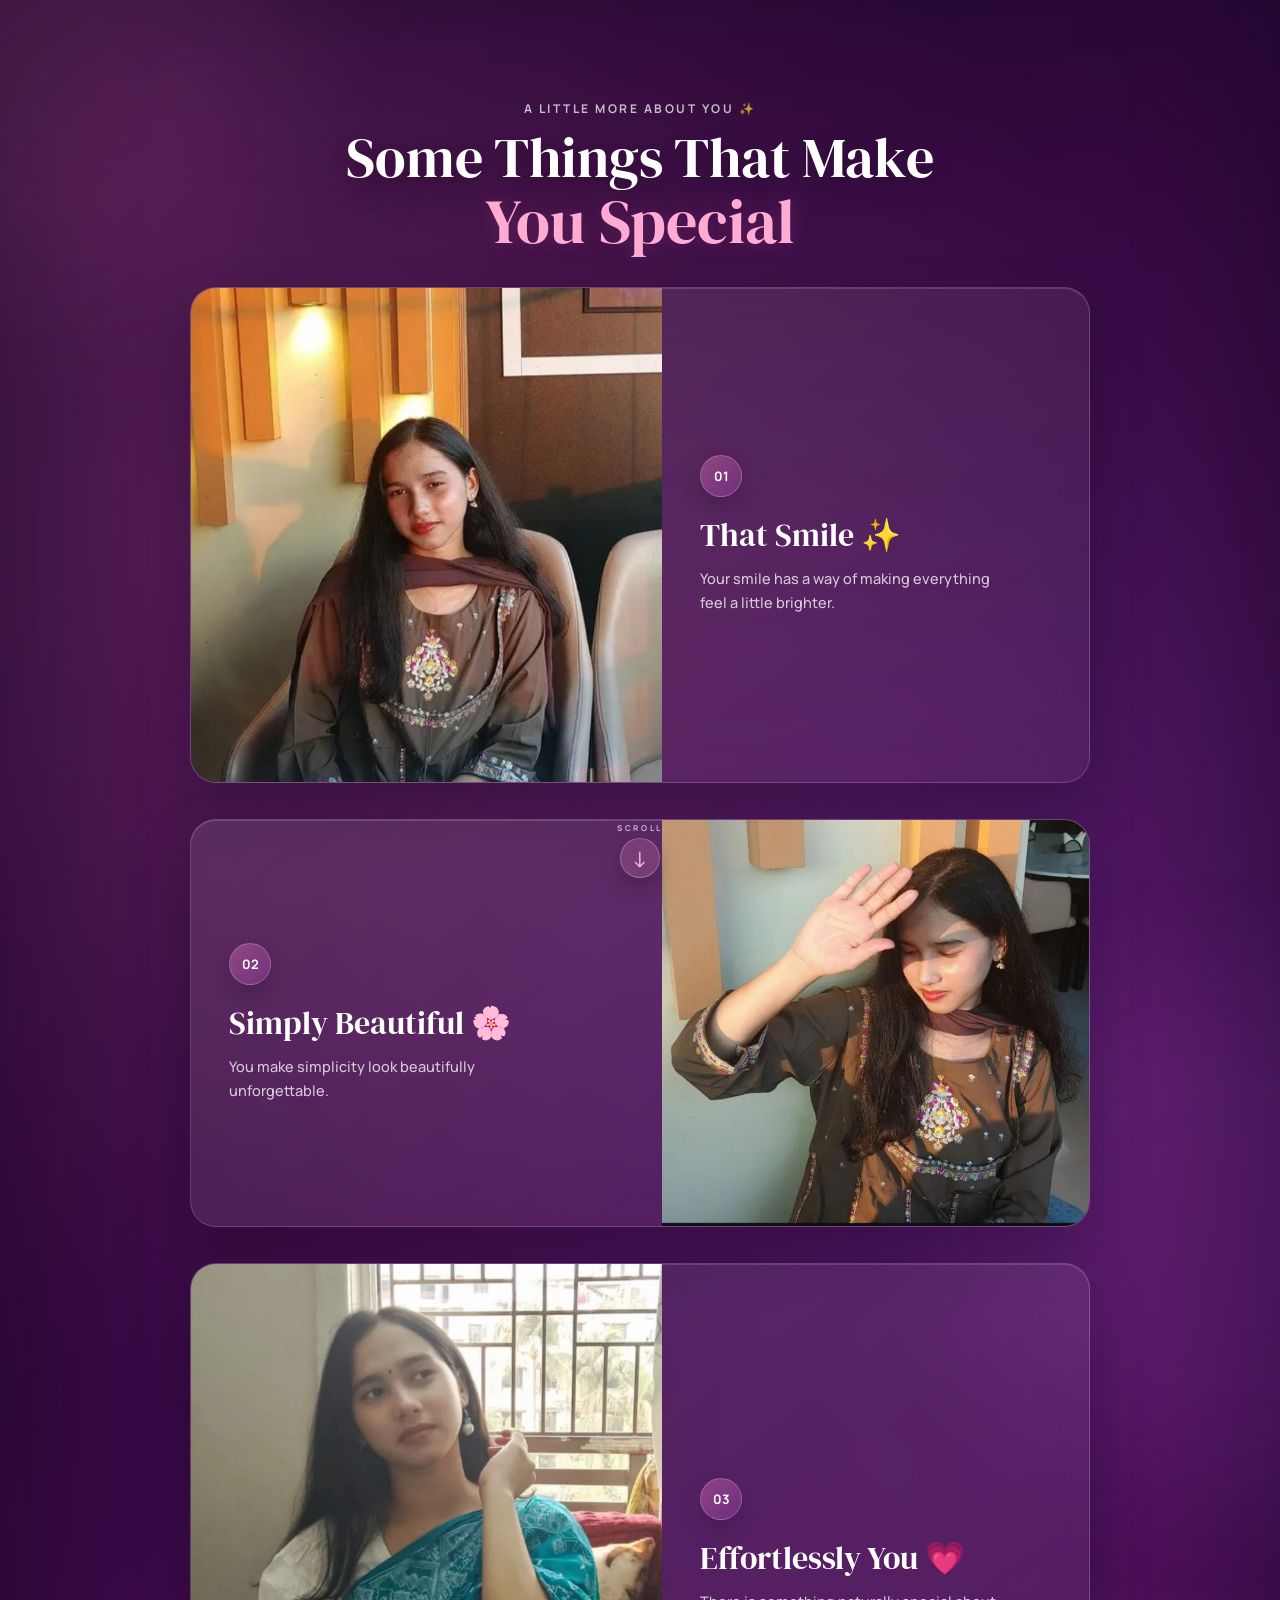
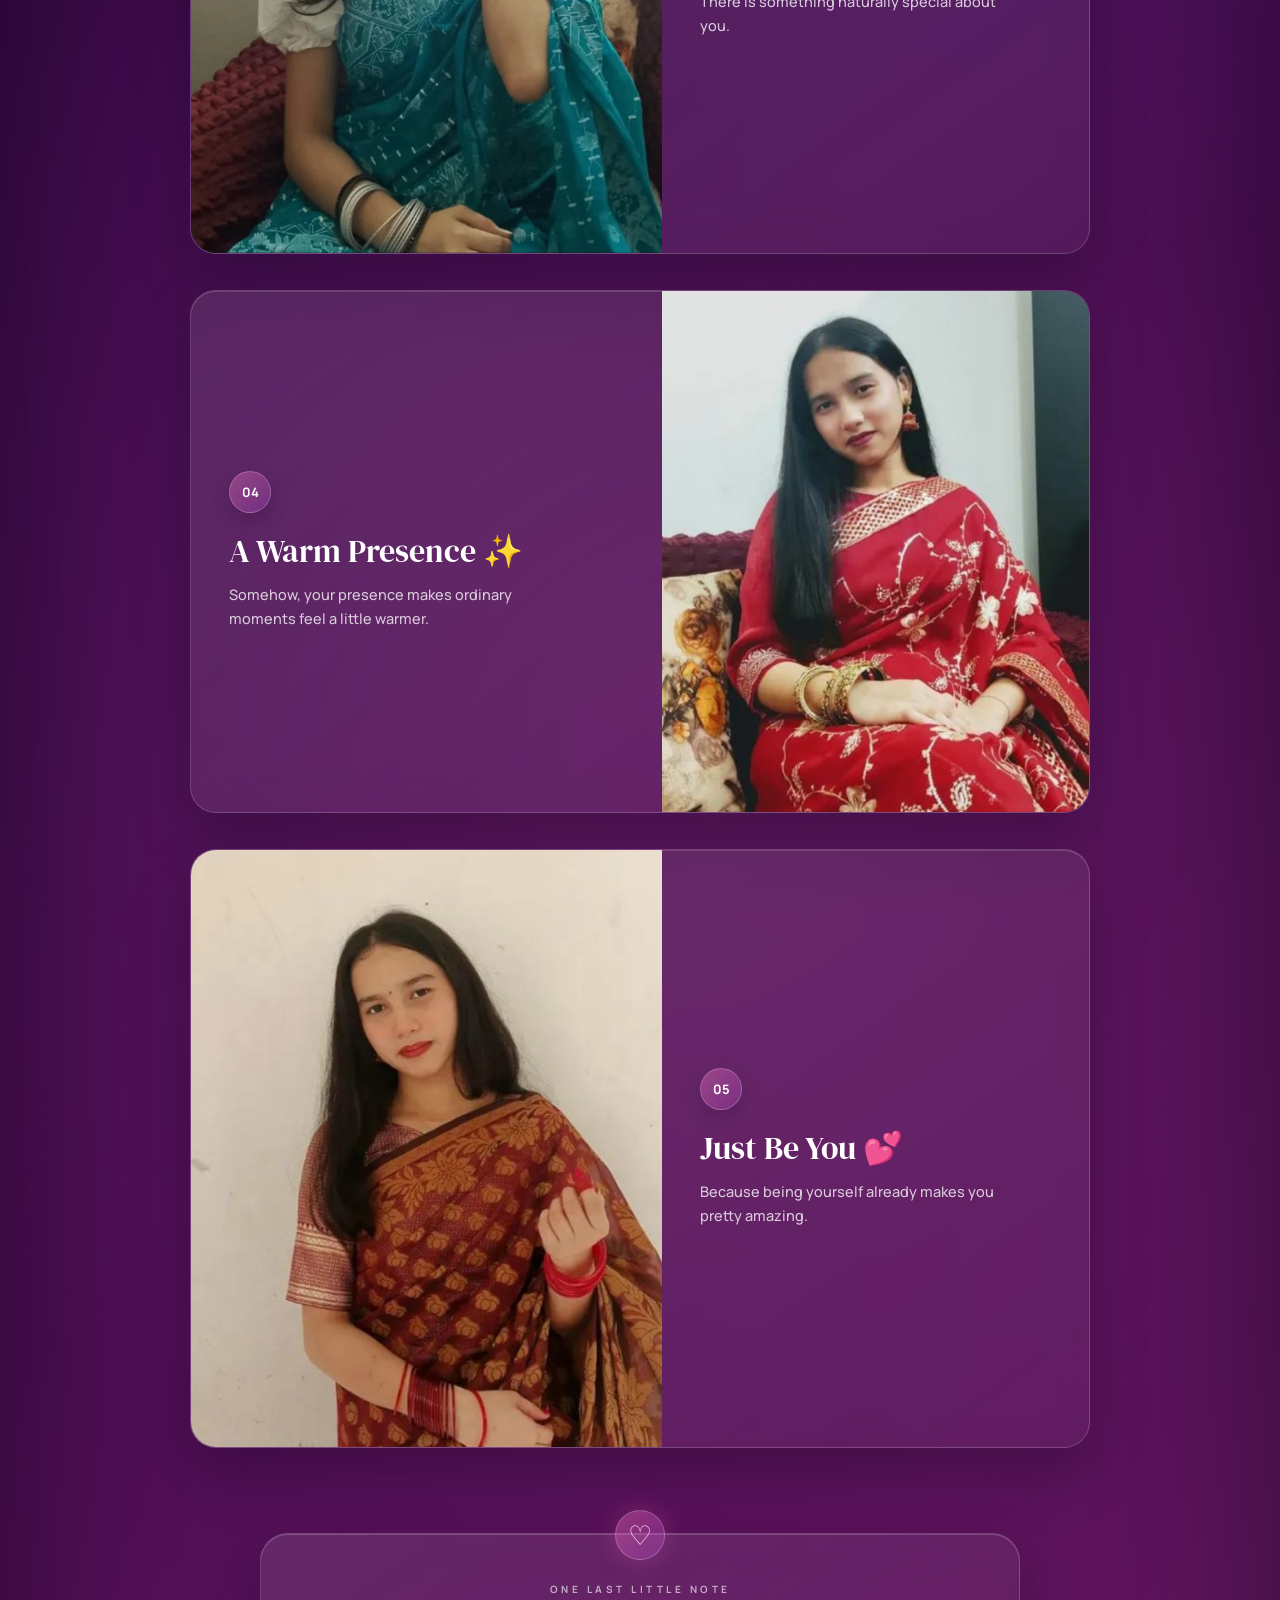
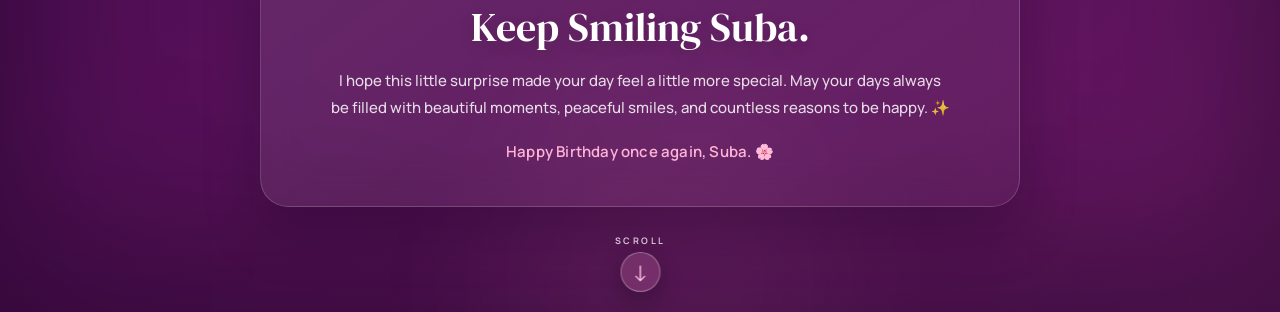
==== memories.html @ 6bae54a1 "Initial website upload" ====
<!DOCTYPE html>
<html lang="en">

<head>
    <meta charset="UTF-8">

    <meta
        name="viewport"
        content="width=device-width, initial-scale=1.0"
    >

    <title>Something Special For Suba</title>


    <!-- Google Fonts -->

    <link
        rel="preconnect"
        href="https://fonts.googleapis.com"
    >

    <link
        rel="preconnect"
        href="https://fonts.gstatic.com"
        crossorigin
    >

    <link
        href="https://fonts.googleapis.com/css2?family=DM+Serif+Display&family=Manrope:wght@400;500;600;700&display=swap"
        rel="stylesheet"
    >


    <!-- Main CSS -->

    <link
        rel="stylesheet"
        href="style.css"
    >
</head>


<body class="memories-body">

    <main class="memories-page">


        <!-- Background Glows -->

        <div class="memory-glow memory-glow-one"></div>
        <div class="memory-glow memory-glow-two"></div>
        <div class="memory-glow memory-glow-three"></div>


        <!-- Main Container -->

        <section class="memories-container">


            <!-- Header -->

            <header class="memories-header">

                <p class="memories-small-title">
                    A Little More About You ✨
                </p>

                <h1>
                    Some Things That Make
                    <span>You Special</span>
                </h1>

            </header>


            <!-- Photo Gallery -->

            <div class="photo-gallery">


                <!-- Card 01 -->

                <article class="memory-card">

                    <div class="memory-photo">

                        <img
                            src="assets/images/suba-1.jpeg"
                            alt="Suba"
                        >

                    </div>


                    <div class="memory-caption">

                        <span class="memory-number">
                            01
                        </span>

                        <h2>
                            That Smile ✨
                        </h2>

                        <p>
                            Your smile has a way of making everything
                            feel a little brighter.
                        </p>

                    </div>

                </article>


                <!-- Card 02 -->

                <article class="memory-card memory-card-reverse">

                    <div class="memory-photo">

                        <img
                            src="assets/images/suba-2.jpeg"
                            alt="Suba"
                        >

                    </div>


                    <div class="memory-caption">

                        <span class="memory-number">
                            02
                        </span>

                        <h2>
                            Simply Beautiful 🌸
                        </h2>

                        <p>
                            You make simplicity look beautifully
                            unforgettable.
                        </p>

                    </div>

                </article>


                <!-- Card 03 -->

                <article class="memory-card">

                    <div class="memory-photo">

                        <img
                            src="assets/images/suba-3.jpeg"
                            alt="Suba"
                        >

                    </div>


                    <div class="memory-caption">

                        <span class="memory-number">
                            03
                        </span>

                        <h2>
                            Effortlessly You 💗
                        </h2>

                        <p>
                            There is something naturally special
                            about you.
                        </p>

                    </div>

                </article>


                <!-- Card 04 -->

                <article class="memory-card memory-card-reverse">

                    <div class="memory-photo">

                        <img
                            src="assets/images/suba-4.jpeg"
                            alt="Suba"
                        >

                    </div>


                    <div class="memory-caption">

                        <span class="memory-number">
                            04
                        </span>

                        <h2>
                            A Warm Presence ✨
                        </h2>

                        <p>
                            Somehow, your presence makes ordinary
                            moments feel a little warmer.
                        </p>

                    </div>

                </article>


                <!-- Card 05 -->

                <article class="memory-card">

                    <div class="memory-photo">

                        <img
                            src="assets/images/suba-5.jpeg"
                            alt="Suba"
                        >

                    </div>


                    <div class="memory-caption">

                        <span class="memory-number">
                            05
                        </span>

                        <h2>
                            Just Be You 💕
                        </h2>

                        <p>
                            Because being yourself already makes
                            you pretty amazing.
                        </p>

                    </div>

                </article>

            </div>


            <!-- Ending Card -->

            <section class="ending-card">

                <div class="ending-heart">
                    ♡
                </div>

                <p class="ending-small">
                    ONE LAST LITTLE NOTE
                </p>

                <h2>
                    Keep Smiling Suba.
                </h2>

                <p class="ending-text">
                    I hope this little surprise made your day feel
                    a little more special. May your days always be
                    filled with beautiful moments, peaceful smiles,
                    and countless reasons to be happy. ✨
                </p>

                <p class="ending-final">
                    Happy Birthday once again, Suba. 🌸
                </p>

            </section>


        </section>


        <!-- Scroll Down Indicator -->

        <div
            class="scroll-indicator"
            id="scrollIndicator"
            aria-hidden="true"
        >

            <span class="scroll-text">
                SCROLL
            </span>

            <span class="scroll-arrow">
                ↓
            </span>

        </div>


    </main>

        <!-- Page 3 Scroll Hint -->

<div
    id="pageScrollCue"
    aria-hidden="true"
>
    <span class="page-scroll-text">
        SCROLL
    </span>

    <span class="page-scroll-arrow">
        ↓
    </span>
</div> 

    <!-- Main JavaScript -->

    <script src="script.js"></script>

</body>

</html>
---- style.css ----
* {
    margin: 0;
    padding: 0;
    box-sizing: border-box;
}

body {
    font-family: "Poppins", sans-serif;
    color: white;
    overflow: hidden;
}

.welcome-page {
    min-height: 100vh;
    position: relative;
    display: flex;
    justify-content: center;
    align-items: center;
    text-align: center;
    overflow: hidden;

    background:
        radial-gradient(circle at 20% 18%, rgba(255, 205, 235, 0.32), transparent 28%),
        radial-gradient(circle at 82% 22%, rgba(219, 174, 255, 0.28), transparent 30%),
        radial-gradient(circle at 68% 78%, rgba(255, 178, 218, 0.24), transparent 34%),
        radial-gradient(circle at 30% 75%, rgba(192, 145, 230, 0.22), transparent 32%),
        linear-gradient(145deg, #9d72b2, #bd82b9, #d097bd);

    box-shadow:
        inset 0 0 120px rgba(79, 31, 92, 0.16),
        inset 0 -70px 100px rgba(116, 48, 108, 0.12);
} 

.welcome-page {
    min-height: 100vh;
    position: relative;

    display: flex;
    justify-content: center;
    align-items: center;

    text-align: center;
    overflow: hidden;

    background:
        radial-gradient(circle at 50% 42%, rgba(255, 213, 236, 0.14), transparent 25%),
        radial-gradient(circle at 18% 18%, rgba(185, 145, 220, 0.20), transparent 30%),
        radial-gradient(circle at 82% 22%, rgba(226, 160, 210, 0.16), transparent 28%),
        radial-gradient(circle at 72% 82%, rgba(160, 120, 205, 0.16), transparent 32%),
        linear-gradient(145deg, #3d0f52, #5a1d6f, #6d267d);

    box-shadow:
        inset 0 0 140px rgba(20, 0, 35, 0.22),
        inset 0 -90px 130px rgba(28, 0, 40, 0.18);
} 

.welcome-page::before {
    content: "";
    position: absolute;
    inset: 0;

    background:
        linear-gradient(
            120deg,
            rgba(255, 255, 255, 0.10),
            transparent 24%,
            transparent 65%,
            rgba(255, 255, 255, 0.04)
        );

    pointer-events: none;
    z-index: 1;
} 


.welcome-content {
    width: 100%;
    max-width: 680px;
    padding: 30px;
    position: relative;
    z-index: 5;
}

.intro-text {
    font-family: "Manrope", sans-serif;

    font-size: 14px;
    font-weight: 600;
    letter-spacing: 2.4px;

    margin-bottom: 18px;

    color: #fff1f9;
    opacity: 0.86;
} 


.welcome-content h1 {
    font-family: "DM Serif Display", serif;
    font-size: 61px;
    line-height: 1.03;
    font-weight: 400;
    letter-spacing: -0.6px;
    margin-bottom: 52px;
    color: #ffffff;

    text-shadow:
        0 4px 14px rgba(0, 0, 0, 0.18),
        0 14px 35px rgba(0, 0, 0, 0.14);
} 

.heart-wrapper {
    width: 220px;
    height: 200px;
    margin: auto;
    position: relative;
    display: flex;
    justify-content: center;
    align-items: center;
    perspective: 900px;
}

.heart-button {
    border: none;
    background: transparent;
    cursor: pointer;
    position: relative;
    z-index: 3;

    transition:
        transform 0.3s ease,
        filter 0.3s ease;
}

.heart-button:hover {
    transform: translateY(-7px) scale(1.06);
    filter: brightness(1.08);
}

.heart {
    width: 105px;
    height: 105px;
    display: block;
    position: relative;

    transform: rotate(45deg);

    background:
        linear-gradient(
            135deg,
            #ff6b7d 0%,
            #f23d61 38%,
            #dc244b 68%,
            #ad1640 100%
        );

    border-radius: 22px 0 24px 0;

    box-shadow:
        inset 10px 10px 18px rgba(255, 255, 255, 0.28),
        inset -13px -13px 20px rgba(91, 0, 30, 0.28),
        0 18px 35px rgba(68, 0, 30, 0.28),
        0 0 32px rgba(255, 72, 110, 0.25);

    animation: heartFloat 3s ease-in-out infinite;
}

.heart::before,
.heart::after {
    content: "";
    width: 105px;
    height: 105px;
    position: absolute;
    border-radius: 50%;

    background:
        linear-gradient(
            135deg,
            #ff7888,
            #f23d61 45%,
            #c91f49 100%
        );
}

.heart::before {
    left: -52px;
    top: 0;
}

.heart::after {
    left: 0;
    top: -52px;
}

.heart-shadow {
    width: 130px;
    height: 26px;
    position: absolute;
    bottom: 7px;

    border-radius: 50%;
    background: rgba(38, 0, 38, 0.26);

    filter: blur(11px);

    animation: shadowMove 3s ease-in-out infinite;
}

.press-button {
    margin-top: 28px;
    padding: 14px 34px;

    border: 1px solid rgba(255, 255, 255, 0.32);
    border-radius: 18px;

    background:
        linear-gradient(
            135deg,
            rgba(255, 160, 212, 0.18),
            rgba(210, 125, 224, 0.18)
        );

    color: white;

    font-family: "Poppins", sans-serif;
    font-size: 16px;
    font-weight: 600;
    letter-spacing: 0.4px;

    cursor: pointer;

    backdrop-filter: blur(14px);

    box-shadow:
        inset 0 1px 0 rgba(255, 255, 255, 0.32),
        0 12px 30px rgba(38, 0, 46, 0.2);

    transition:
        transform 0.3s ease,
        background 0.3s ease,
        box-shadow 0.3s ease;
}

.press-button:hover {
    transform: translateY(-3px);

    background:
        linear-gradient(
            135deg,
            rgba(255, 175, 220, 0.25),
            rgba(213, 135, 230, 0.25)
        );

    box-shadow:
        inset 0 1px 0 rgba(255, 255, 255, 0.4),
        0 16px 34px rgba(38, 0, 46, 0.25),
        0 0 20px rgba(255, 137, 196, 0.15);
}

.press-button span {
    margin-left: 7px;
}

.hint-text {
    margin-top: 17px;
    font-family: "Manrope", sans-serif;
    font-size: 13px;
    font-weight: 400;
    letter-spacing: 0.4px;
    color: rgba(255, 255, 255, 0.75);
    animation: hintFade 3.5s ease-in-out infinite;
} 

.background-glow {
    position: absolute;
    border-radius: 50%;
    filter: blur(28px);
    pointer-events: none;
}

.glow-one {
    width: 520px;
    height: 520px;

    top: -190px;
    left: -130px;

    background: rgba(255, 174, 220, 0.18);

    filter: blur(55px);

    animation: glowMoveOne 11s ease-in-out infinite alternate;
}

.glow-two {
    width: 560px;
    height: 560px;

    right: -190px;
    bottom: -210px;

    background: rgba(191, 139, 230, 0.17);

    filter: blur(60px);

    animation: glowMoveTwo 13s ease-in-out infinite alternate;
}

.glow-three {
    width: 400px;
    height: 400px;

    left: 46%;
    top: 28%;

    background: rgba(255, 178, 218, 0.12);

    filter: blur(55px);

    animation: glowMoveThree 10s ease-in-out infinite alternate;
} 

.emoji-layer {
    position: absolute;
    inset: 0;
    overflow: hidden;
    pointer-events: none;
    z-index: 2;
}

.floating-emoji {
    position: absolute;

    font-size: 28px;

    opacity: 0.45;

    filter:
        drop-shadow(0 8px 8px rgba(37, 0, 45, 0.20))
        drop-shadow(0 0 8px rgba(255, 185, 225, 0.15));

    animation: emojiFloat 7s ease-in-out infinite alternate;
}

.emoji-one {
    top: 14%;
    left: 10%;
    animation-delay: 0s;
}

.emoji-two {
    top: 72%;
    left: 14%;
    animation-delay: 1s;
}

.emoji-three {
    top: 22%;
    right: 14%;
    animation-delay: 2s;
}

.emoji-four {
    bottom: 16%;
    right: 10%;
    animation-delay: 0.7s;
}

.emoji-five {
    top: 48%;
    left: 5%;
    animation-delay: 1.7s;
}

.emoji-six {
    top: 52%;
    right: 6%;
    animation-delay: 2.5s;
}

@keyframes heartFloat {
    0%, 100% {
        transform: rotate(45deg) translateY(0) scale(1);
    }

    50% {
        transform: rotate(45deg) translate(-6px, -6px) scale(1.04);
    }
}

@keyframes shadowMove {
    0%, 100% {
        transform: scale(1);
        opacity: 0.35;
    }

    50% {
        transform: scale(0.82);
        opacity: 0.22;
    }
}

@keyframes hintFade {
    0%, 100% {
        opacity: 0.38;
    }

    50% {
        opacity: 0.68;
    }
}

@keyframes emojiFloat {
    0% {
        transform: translate3d(0, 0, 0) rotate(-8deg) scale(0.9);
    }

    50% {
        transform: translate3d(12px, -20px, 25px) rotate(7deg) scale(1.08);
    }

    100% {
        transform: translate3d(-8px, 15px, 10px) rotate(-4deg) scale(0.96);
    }
}

@keyframes glowMoveOne {
    from {
        transform: translate(0, 0);
    }

    to {
        transform: translate(75px, 60px);
    }
}

@keyframes glowMoveTwo {
    from {
        transform: translate(0, 0);
    }

    to {
        transform: translate(-80px, -60px);
    }
}

@keyframes glowMoveThree {
    from {
        transform: translate(0, 0) scale(1);
    }

    to {
        transform: translate(-55px, 45px) scale(1.2);
    }
}

.welcome-page.leaving {
    animation: pageExit 0.65s ease forwards;
}

@keyframes pageExit {
    from {
        opacity: 1;
        transform: scale(1);
        filter: blur(0);
    }

    to {
        opacity: 0;
        transform: scale(1.025);
        filter: blur(6px);
    }
} 

@keyframes pageExit {
    from {
        opacity: 1;
        transform: scale(1);
        filter: blur(0);
    }

    to {
        opacity: 0;
        transform: scale(1.025);
        filter: blur(6px);
    }
}

@keyframes pageExit {
    to {
        opacity: 0;
        transform: scale(1.03);
        filter: blur(5px);
    }
}

@media (max-width: 600px) {
    .welcome-content h1 {
        font-size: 42px;
    }

    .intro-text {
        font-size: 13px;
    }

    .fall-item {
        font-size: 22px;
    }
} 


.falling-layer {
    position: absolute;
    inset: 0;
    overflow: hidden;
    pointer-events: none;
    z-index: 2;
}

.fall-item {
    position: absolute;
    top: -12%;

    font-size: 27px;
    opacity: 0;

    filter:
        drop-shadow(0 7px 6px rgba(69, 24, 71, 0.18))
        drop-shadow(0 0 7px rgba(255, 230, 245, 0.12));

    animation: fallDown linear infinite;

    will-change: transform;
} 

.item-one {
    left: 6%;
    animation-duration: 10s;
    animation-delay: 0s;
}

.item-two {
    left: 16%;
    animation-duration: 8.5s;
    animation-delay: 1s;
}

.item-three {
    left: 28%;
    animation-duration: 11s;
    animation-delay: 2s;
}

.item-four {
    left: 40%;
    animation-duration: 9s;
    animation-delay: 0.6s;
}

.item-five {
    left: 52%;
    animation-duration: 10.5s;
    animation-delay: 1.8s;
}

.item-six {
    left: 64%;
    animation-duration: 8.8s;
    animation-delay: 2.2s;
}

.item-seven {
    left: 74%;
    animation-duration: 11.2s;
    animation-delay: 1.2s;
}

.item-eight {
    left: 84%;
    animation-duration: 9.3s;
    animation-delay: 2.7s;
}

.item-nine {
    left: 92%;
    animation-duration: 10.8s;
    animation-delay: 0.9s;
}

.item-ten {
    left: 48%;
    animation-duration: 12s;
    animation-delay: 3s; 
} 
.item-eleven {
    left: 22%;
    animation-duration: 11.5s;
    animation-delay: 4s;
}

.item-twelve {
    left: 58%;
    animation-duration: 9.8s;
    animation-delay: 4.6s;
}

.item-thirteen {
    left: 70%;
    animation-duration: 12.3s;
    animation-delay: 5.2s;
}

.item-fourteen {
    left: 88%;
    animation-duration: 10.6s;
    animation-delay: 3.7s;
} 
@keyframes fallDown {
    0% {
        transform:
            translate3d(0, -12vh, 30px)
            rotate(-15deg)
            scale(0.75);

        opacity: 0;
    }

    8% {
        opacity: 0.62;
    }

    28% {
        transform:
            translate3d(24px, 25vh, 10px)
            rotate(80deg)
            scale(0.95);
    }

    52% {
        transform:
            translate3d(-18px, 52vh, 35px)
            rotate(165deg)
            scale(1.05);
    }

    75% {
        transform:
            translate3d(20px, 80vh, 15px)
            rotate(255deg)
            scale(0.9);
    }

    100% {
        transform:
            translate3d(-10px, 115vh, 0)
            rotate(340deg)
            scale(0.75);

        opacity: 0;
    }
} 
.heart-button.bursting {
    pointer-events: none;
}

.heart-button.bursting .heart {
    animation: heartBurst 0.7s ease-out forwards;
}

@keyframes heartBurst {
    0% {
        transform: rotate(45deg) scale(1);
        opacity: 1;
    }

    25% {
        transform: rotate(45deg) scale(0.86);
    }

    55% {
        transform: rotate(45deg) scale(1.35);
        filter: brightness(1.2);
    }

    100% {
        transform: rotate(45deg) scale(0);
        opacity: 0;
    }
} 
.burst-particle {
    position: absolute;

    left: 50%;
    top: 50%;

    font-size: 19px;

    pointer-events: none;

    z-index: 10;

    animation: particleBurst 0.8s ease-out forwards;
}

@keyframes particleBurst {
    0% {
        transform:
            translate(-50%, -50%)
            translate(0, 0)
            scale(0.4)
            rotate(0deg);

        opacity: 1;
    }

    100% {
        transform:
            translate(-50%, -50%)
            translate(var(--x), var(--y))
            scale(1.15)
            rotate(var(--rotate));

        opacity: 0;
    }
} 
@media (max-width: 600px) {
    .wish-title {
        font-size: 46px;
    }

    .wish-title span {
        font-size: 54px;
    }

    .wish-card {
        padding: 26px 22px;
    }

    .wish-card h2 {
        font-size: 25px;
    }

    .wish-card p {
        font-size: 14px;
    }
} 
/* =========================================
   SECOND PAGE - BIRTHDAY WISH
========================================= */

.wish-body {
    margin: 0;
    min-height: 100vh;
    min-height: 100dvh;

    overflow-x: hidden;
    overflow-y: auto;

    font-family: "Manrope", sans-serif;
}


/* =========================================
   PAGE BACKGROUND
========================================= */

.wish-page {
    min-height: 100vh;
    min-height: 100dvh;

    position: relative;

    display: flex;
    justify-content: center;
    align-items: center;

    padding: 24px 18px;

    text-align: center;

    overflow: hidden;

    background:
        radial-gradient(
            circle at 20% 18%,
            rgba(234, 122, 216, 0.18),
            transparent 31%
        ),
        radial-gradient(
            circle at 82% 73%,
            rgba(184, 105, 228, 0.20),
            transparent 34%
        ),
        radial-gradient(
            circle at 50% 40%,
            rgba(255, 155, 211, 0.10),
            transparent 36%
        ),
        linear-gradient(
            145deg,
            #2d0a42,
            #481359,
            #641c6c
        );

    box-shadow:
        inset 0 0 140px rgba(9, 0, 18, 0.25),
        inset 0 -80px 120px rgba(18, 0, 28, 0.16);
}


.wish-page::before {
    content: "";

    position: absolute;
    inset: 0;

    background:
        linear-gradient(
            120deg,
            rgba(255, 255, 255, 0.045),
            transparent 28%,
            transparent 67%,
            rgba(255, 255, 255, 0.025)
        );

    pointer-events: none;
}


/* =========================================
   BACKGROUND GLOW
========================================= */

.wish-bg-glow {
    position: absolute;

    border-radius: 50%;

    filter: blur(65px);

    pointer-events: none;

    animation: wishGlowMove 12s ease-in-out infinite alternate;
}


.wish-glow-left {
    width: 420px;
    height: 420px;

    top: -150px;
    left: -140px;

    background: rgba(255, 115, 197, 0.13);
}


.wish-glow-right {
    width: 470px;
    height: 470px;

    right: -160px;
    bottom: -180px;

    background: rgba(191, 102, 229, 0.15);

    animation-delay: 1.5s;
}


.wish-glow-center {
    width: 300px;
    height: 300px;

    top: 30%;
    left: 50%;

    transform: translate(-50%, -50%);

    background: rgba(255, 177, 219, 0.07);
}


/* =========================================
   MAIN CONTENT
========================================= */

.wish-container {
    width: 100%;
    max-width: 620px;
    position: relative;
    z-index: 5;
    margin-top: -10px;
} 


.wish-small-title {
    margin: 0 0 12px;

    color: rgba(255, 255, 255, 0.84);

    font-size: 12px;
    font-weight: 600;

    letter-spacing: 2px;

    animation: wishTitleEntrance 0.9s ease both;
}


/* =========================================
   BIRTHDAY CARD
========================================= */

.birthday-card {
    width: 100%;
    max-width: 560px;
    margin: 0 auto;
    position: relative;
    padding: 20px 24px 22px;
    overflow: hidden;

    border: 1px solid rgba(255, 255, 255, 0.18);
    border-radius: 26px;

    background:
        linear-gradient(
            145deg,
            rgba(255, 255, 255, 0.12),
            rgba(255, 255, 255, 0.05)
        );

    backdrop-filter: blur(20px);
    -webkit-backdrop-filter: blur(20px);

    box-shadow:
        inset 0 1px 0 rgba(255, 255, 255, 0.20),
        inset 0 -1px 0 rgba(255, 255, 255, 0.04),
        0 22px 48px rgba(12, 0, 24, 0.28),
        0 0 35px rgba(230, 110, 205, 0.05);

    animation: cardEntrance 1s ease both;
} 


.birthday-card::before {
    content: "";

    position: absolute;

    width: 220px;
    height: 220px;

    top: -140px;
    right: -90px;

    border-radius: 50%;

    background:
        rgba(255, 195, 227, 0.10);

    filter: blur(12px);

    pointer-events: none;
}


/* =========================================
   CAKE
========================================= */

.cake-icon {
    margin-bottom: 7px;

    font-size: 42px;

    filter:
        drop-shadow(
            0 10px 12px
            rgba(15, 0, 20, 0.22)
        );

    animation:
        cakeFloat3D
        3.2s
        ease-in-out
        infinite;
}


/* =========================================
   CARD LABEL
========================================= */

.card-label {
    margin: 0 0 8px;

    color:
        rgba(255, 255, 255, 0.58);

    font-size: 10px;

    font-weight: 700;

    letter-spacing: 4px;
}


/* =========================================
   HAPPY BIRTHDAY TITLE
========================================= */

.birthday-card h1 {
    margin: 0;

    color: #ffffff;

    font-family:
        "DM Serif Display",
        serif;

    font-size: 50px;

    line-height: 0.94;

    font-weight: 400;

    text-shadow:
        0 6px 18px
        rgba(0, 0, 0, 0.15),
        0 12px 30px
        rgba(0, 0, 0, 0.11);
}


.birthday-card h1 span {
    display: block;

    margin-top: 6px;

    color: #ffafd7;

    font-size: 60px;

    text-shadow:
        0 0 18px
        rgba(255, 133, 200, 0.16);
}


/* =========================================
   DIVIDER
========================================= */

.wish-line {
    width: 66px;
    height: 1px;

    margin: 18px auto 19px;

    background:
        linear-gradient(
            90deg,
            transparent,
            rgba(255, 255, 255, 0.70),
            transparent
        );
}


/* =========================================
   BIRTHDAY MESSAGE
========================================= */

.message-box {
    max-width: 500px;

    margin: 0 auto;
}


.birthday-message {
    margin: 0 0 11px;

    color:
        rgba(255, 255, 255, 0.82);

    font-size: 14px;

    line-height: 1.70;

    font-weight: 400;
}


.birthday-message:last-child {
    margin-bottom: 0;
}


/* =========================================
   BUTTON + COUNTDOWN
========================================= */

.special-action {
    margin-top: 21px;

    display: flex;

    justify-content: center;
    align-items: center;

    gap: 11px;
}


.something-more-btn {
    min-width: 255px;
    height: 50px;

    padding: 0 24px;

    display: flex;

    justify-content: center;
    align-items: center;

    border:
        1px solid
        rgba(255, 255, 255, 0.25);

    border-radius: 16px;

    background:
        linear-gradient(
            135deg,
            rgba(255, 151, 212, 0.18),
            rgba(188, 101, 216, 0.18)
        );

    color: #ffffff;

    font-family:
        "Manrope",
        sans-serif;

    font-size: 13px;

    font-weight: 700;

    letter-spacing: 0.3px;

    cursor: pointer;

    backdrop-filter: blur(12px);

    box-shadow:
        inset 0 1px 0
        rgba(255, 255, 255, 0.23),
        0 13px 28px
        rgba(17, 0, 27, 0.18);

    transition:
        transform 0.3s ease,
        opacity 0.3s ease,
        background 0.3s ease,
        box-shadow 0.3s ease;
}


.something-more-btn span {
    margin-left: 8px;
}


.something-more-btn:not(:disabled):hover {
    transform:
        translateY(-3px);

    background:
        linear-gradient(
            135deg,
            rgba(255, 165, 219, 0.26),
            rgba(201, 115, 224, 0.23)
        );

    box-shadow:
        inset 0 1px 0
        rgba(255, 255, 255, 0.29),
        0 18px 34px
        rgba(17, 0, 27, 0.24),
        0 0 18px
        rgba(255, 135, 205, 0.10);
}


/* Locked Button */

.something-more-btn:disabled {
    opacity: 0.46;

    cursor: not-allowed;

    transform: none;
}


.something-more-btn:disabled:hover {
    transform: none;
}


/* Countdown */

.countdown-badge {
    width: 50px;
    height: 50px;

    display: flex;

    justify-content: center;
    align-items: center;

    border:
        1px solid
        rgba(255, 255, 255, 0.22);

    border-radius: 15px;

    background:
        rgba(255, 255, 255, 0.09);

    color:
        rgba(255, 255, 255, 0.90);

    font-family:
        "Manrope",
        sans-serif;

    font-size: 14px;

    font-weight: 700;

    backdrop-filter: blur(12px);

    box-shadow:
        inset 0 1px 0
        rgba(255, 255, 255, 0.17),
        0 10px 24px
        rgba(15, 0, 25, 0.15);

    transition:
        transform 0.3s ease,
        background 0.3s ease;
}


/* =========================================
   READY BUTTON VIBRATION
========================================= */

.something-more-btn.ready-shake {
    animation:
        readyShake
        0.42s
        ease
        2;
}


/* =========================================
   ONE TIME CONFETTI
========================================= */

.celebration-rain {
    position: absolute;

    inset: 0;

    overflow: hidden;

    pointer-events: none;

    z-index: 6;
}


.drop {
    position: absolute;

    top: -12%;

    opacity: 0;

    animation-name:
        celebrationFall;

    animation-timing-function:
        ease-in;

    animation-iteration-count:
        1;

    animation-fill-mode:
        forwards;
}


.confetti {
    width: 10px;
    height: 17px;

    border-radius: 3px;

    box-shadow:
        0 6px 9px
        rgba(20, 0, 30, 0.15);
}


.c1 {
    left: 4%;
    background: #ff5fa2;
    animation-duration: 3.8s;
    animation-delay: 0.05s;
}

.c2 {
    left: 12%;
    background: #62dff5;
    animation-duration: 4.1s;
    animation-delay: 0.20s;
}

.c3 {
    left: 20%;
    background: #7759ef;
    animation-duration: 3.7s;
    animation-delay: 0.48s;
}

.c4 {
    left: 29%;
    background: #ffd166;
    animation-duration: 4.3s;
    animation-delay: 0.15s;
}

.c5 {
    left: 38%;
    background: #ff77b3;
    animation-duration: 3.9s;
    animation-delay: 0.70s;
}

.c6 {
    left: 47%;
    background: #56d5ff;
    animation-duration: 4.2s;
    animation-delay: 0.32s;
}

.c7 {
    left: 56%;
    background: #8b5cf6;
    animation-duration: 3.8s;
    animation-delay: 0.80s;
}

.c8 {
    left: 65%;
    background: #ff639e;
    animation-duration: 4.4s;
    animation-delay: 0.18s;
}

.c9 {
    left: 74%;
    background: #62dff5;
    animation-duration: 4s;
    animation-delay: 0.60s;
}

.c10 {
    left: 83%;
    background: #ffd166;
    animation-duration: 3.8s;
    animation-delay: 0.38s;
}

.c11 {
    left: 90%;
    background: #ff77b3;
    animation-duration: 4.25s;
    animation-delay: 0.25s;
}

.c12 {
    left: 97%;
    background: #7957f1;
    animation-duration: 3.9s;
    animation-delay: 0.75s;
}


/* Emoji celebration */

.celebration-icon {
    font-size: 20px;

    filter:
        drop-shadow(
            0 6px 8px
            rgba(20, 0, 30, 0.15)
        );
}


.i1 {
    left: 9%;
    animation-duration: 4.3s;
    animation-delay: 0.30s;
}

.i2 {
    left: 24%;
    animation-duration: 4.6s;
    animation-delay: 0.80s;
}

.i3 {
    left: 42%;
    animation-duration: 4s;
    animation-delay: 0.50s;
}

.i4 {
    left: 59%;
    animation-duration: 4.5s;
    animation-delay: 0.95s;
}

.i5 {
    left: 75%;
    animation-duration: 4.3s;
    animation-delay: 0.20s;
}

.i6 {
    left: 88%;
    animation-duration: 4.6s;
    animation-delay: 0.65s;
}


/* =========================================
   ANIMATIONS
========================================= */

@keyframes celebrationFall {

    0% {
        transform:
            translate3d(
                0,
                -12vh,
                0
            )
            rotate(0deg)
            scale(0.75);

        opacity: 0;
    }

    8% {
        opacity: 0.95;
    }

    34% {
        transform:
            translate3d(
                20px,
                28vh,
                18px
            )
            rotate(120deg)
            scale(1);
    }

    66% {
        transform:
            translate3d(
                -16px,
                64vh,
                8px
            )
            rotate(235deg)
            scale(0.95);
    }

    100% {
        transform:
            translate3d(
                12px,
                115vh,
                0
            )
            rotate(350deg)
            scale(0.80);

        opacity: 0;
    }
}


@keyframes cardEntrance {

    from {
        opacity: 0;

        transform:
            translateY(22px)
            scale(0.97);
    }

    to {
        opacity: 1;

        transform:
            translateY(0)
            scale(1);
    }
}


@keyframes wishTitleEntrance {

    from {
        opacity: 0;

        transform:
            translateY(-10px);
    }

    to {
        opacity: 0.84;

        transform:
            translateY(0);
    }
}


@keyframes cakeFloat3D {

    0%,
    100% {
        transform:
            translateY(0)
            rotateX(0deg)
            rotateZ(0deg)
            scale(1);
    }

    50% {
        transform:
            translateY(-6px)
            rotateX(10deg)
            rotateZ(2deg)
            scale(1.05);
    }
}


@keyframes wishGlowMove {

    from {
        transform:
            translate(0, 0);
    }

    to {
        transform:
            translate(45px, 35px);
    }
}


@keyframes readyShake {

    0% {
        transform:
            translateX(0);
    }

    20% {
        transform:
            translateX(-5px);
    }

    40% {
        transform:
            translateX(5px);
    }

    60% {
        transform:
            translateX(-4px);
    }

    80% {
        transform:
            translateX(4px);
    }

    100% {
        transform:
            translateX(0);
    }
}


/* =========================================
   MOBILE RESPONSIVE
========================================= */

@media (max-width: 700px) {

    .wish-page {
        padding:
            20px
            14px;
    }

    .wish-container {
        max-width: 100%;

        margin-top: 0;
    }

    .wish-small-title {
        margin-bottom: 10px;

        font-size: 10px;

        letter-spacing: 1.4px;
    }

    .birthday-card {
        max-width: 100%;

        padding:
            20px
            16px
            22px;

        border-radius: 24px;
    }

    .cake-icon {
        font-size: 36px;
    }

    .birthday-card h1 {
        font-size: 38px;
    }

    .birthday-card h1 span {
        font-size: 48px;
    }

    .wish-line {
        margin:
            15px
            auto
            16px;
    }

    .birthday-message {
        font-size: 13px;

        line-height: 1.62;
    }

    .special-action {
        margin-top: 18px;

        gap: 8px;
    }

    .something-more-btn {
        min-width: 0;

        flex: 1;

        max-width: 230px;

        height: 48px;

        padding:
            0
            14px;

        font-size: 12px;
    }

    .countdown-badge {
        width: 48px;
        height: 48px;

        flex-shrink: 0;
    }

    .confetti {
        width: 8px;
        height: 14px;
    }

    .celebration-icon {
        font-size: 17px;
    }
}


@media (max-width: 390px) {

    .birthday-card h1 {
        font-size: 34px;
    }

    .birthday-card h1 span {
        font-size: 44px;
    }

    .birthday-message {
        font-size: 12px;
    }

    .something-more-btn {
        font-size: 11px;
    }
} 
/* =========================================
   SECOND PAGE - BIRTHDAY WISH
========================================= */

.wish-body {
    margin: 0;
    min-height: 100vh;
    min-height: 100dvh;
    overflow-x: hidden;
    overflow-y: auto;
    font-family: "Manrope", sans-serif;
}

.wish-page {
    min-height: 100vh;
    min-height: 100dvh;
    position: relative;
    display: grid;
    place-items: center;
    padding: 20px 16px;
    text-align: center;
    overflow: hidden;

    background:
        radial-gradient(circle at 20% 18%, rgba(234, 122, 216, 0.18), transparent 31%),
        radial-gradient(circle at 82% 73%, rgba(184, 105, 228, 0.20), transparent 34%),
        radial-gradient(circle at 50% 40%, rgba(255, 155, 211, 0.10), transparent 36%),
        linear-gradient(145deg, #2d0a42, #481359, #641c6c);

    box-shadow:
        inset 0 0 140px rgba(9, 0, 18, 0.25),
        inset 0 -80px 120px rgba(18, 0, 28, 0.16);
}

.wish-page::before {
    content: "";
    position: absolute;
    inset: 0;
    background:
        linear-gradient(
            120deg,
            rgba(255, 255, 255, 0.045),
            transparent 28%,
            transparent 67%,
            rgba(255, 255, 255, 0.025)
        );
    pointer-events: none;
}

/* =========================================
   BACKGROUND GLOW
========================================= */

.wish-bg-glow {
    position: absolute;
    border-radius: 50%;
    filter: blur(65px);
    pointer-events: none;
    animation: wishGlowMove 12s ease-in-out infinite alternate;
}

.wish-glow-left {
    width: 420px;
    height: 420px;
    top: -150px;
    left: -140px;
    background: rgba(255, 115, 197, 0.13);
}

.wish-glow-right {
    width: 470px;
    height: 470px;
    right: -160px;
    bottom: -180px;
    background: rgba(191, 102, 229, 0.15);
    animation-delay: 1.5s;
}

.wish-glow-center {
    width: 300px;
    height: 300px;
    top: 30%;
    left: 50%;
    transform: translate(-50%, -50%);
    background: rgba(255, 177, 219, 0.07);
}

/* =========================================
   MAIN CONTENT
========================================= */

.wish-container {
    width: 100%;
    max-width: 610px;
    position: relative;
    z-index: 5;

    display: flex;
    flex-direction: column;
    align-items: center;
    justify-content: center;

    transform: translateY(-16px);
}

.wish-small-title {
    margin: 0 0 10px;
    color: rgba(255, 255, 255, 0.88);
    font-size: 11px;
    font-weight: 700;
    letter-spacing: 2.2px;
    text-transform: uppercase;
    animation: wishTitleEntrance 0.9s ease both;
}

/* =========================================
   BIRTHDAY CARD
========================================= */

.birthday-card {
    width: 100%;
    max-width: 540px;
    margin: 0 auto;
    position: relative;
    padding: 20px 24px 22px;
    overflow: hidden;

    border: 1px solid rgba(255, 255, 255, 0.18);
    border-radius: 26px;

    background:
        linear-gradient(
            145deg,
            rgba(255, 255, 255, 0.12),
            rgba(255, 255, 255, 0.05)
        );

    backdrop-filter: blur(20px);
    -webkit-backdrop-filter: blur(20px);

    box-shadow:
        inset 0 1px 0 rgba(255, 255, 255, 0.20),
        inset 0 -1px 0 rgba(255, 255, 255, 0.04),
        0 22px 48px rgba(12, 0, 24, 0.28),
        0 0 35px rgba(230, 110, 205, 0.05);

    animation: cardEntrance 1s ease both;
}

.birthday-card::before {
    content: "";
    position: absolute;
    width: 220px;
    height: 220px;
    top: -140px;
    right: -90px;
    border-radius: 50%;
    background: rgba(255, 195, 227, 0.10);
    filter: blur(12px);
    pointer-events: none;
}

/* =========================================
   CAKE
========================================= */

.cake-icon {
    margin-bottom: 6px;
    font-size: 38px;
    filter: drop-shadow(0 10px 12px rgba(15, 0, 20, 0.22));
    animation: cakeFloat3D 3.2s ease-in-out infinite;
}

/* =========================================
   CARD LABEL
========================================= */

.card-label {
    margin: 0 0 8px;
    color: rgba(255, 255, 255, 0.68);
    font-size: 10px;
    font-weight: 700;
    letter-spacing: 4px;
}

/* =========================================
   TITLE
========================================= */

.birthday-card h1 {
    margin: 0;
    color: #ffffff;
    font-family: "DM Serif Display", serif;
    font-size: 44px;
    line-height: 0.96;
    font-weight: 400;
    text-shadow:
        0 5px 14px rgba(0, 0, 0, 0.16),
        0 10px 24px rgba(0, 0, 0, 0.12);
}

.birthday-card h1 span {
    display: block;
    margin-top: 4px;
    color: #ffadd4;
    font-size: 54px;
    text-shadow:
        0 0 14px rgba(255, 133, 200, 0.14);
}

/* =========================================
   DIVIDER
========================================= */

.wish-line {
    width: 58px;
    height: 1px;
    margin: 16px auto 17px;
    background:
        linear-gradient(
            90deg,
            transparent,
            rgba(255, 255, 255, 0.78),
            transparent
        );
}

/* =========================================
   MESSAGE
========================================= */

.message-box {
    max-width: 455px;
    margin: 0 auto;
}

.birthday-message {
    margin: 0 0 10px;
    color: rgba(255, 255, 255, 0.90);
    font-size: 14px;
    line-height: 1.78;
    font-weight: 500;
    text-shadow: 0 2px 8px rgba(0, 0, 0, 0.08);
}

.birthday-message:last-child {
    margin-bottom: 0;
}

/* =========================================
   BUTTON + COUNTDOWN
========================================= */

.special-action {
    margin-top: 18px;
    display: flex;
    justify-content: center;
    align-items: center;
    gap: 10px;
    flex-wrap: nowrap;
}

.something-more-btn {
    min-width: 230px;
    height: 48px;
    padding: 0 20px;

    display: flex;
    justify-content: center;
    align-items: center;

    border: 1px solid rgba(255, 255, 255, 0.25);
    border-radius: 15px;

    background:
        linear-gradient(
            135deg,
            rgba(255, 151, 212, 0.18),
            rgba(188, 101, 216, 0.18)
        );

    color: #ffffff;
    font-family: "Manrope", sans-serif;
    font-size: 13px;
    font-weight: 700;
    letter-spacing: 0.2px;
    cursor: pointer;

    backdrop-filter: blur(12px);

    box-shadow:
        inset 0 1px 0 rgba(255, 255, 255, 0.22),
        0 12px 24px rgba(17, 0, 27, 0.16);

    transition:
        transform 0.3s ease,
        opacity 0.3s ease,
        background 0.3s ease,
        box-shadow 0.3s ease;
}

.something-more-btn span {
    margin-left: 8px;
}

.something-more-btn:not(:disabled):hover {
    transform: translateY(-3px);
    background:
        linear-gradient(
            135deg,
            rgba(255, 165, 219, 0.26),
            rgba(201, 115, 224, 0.23)
        );
}

.something-more-btn:disabled {
    opacity: 0.48;
    cursor: not-allowed;
    transform: none;
}

.something-more-btn:disabled:hover {
    transform: none;
}

.countdown-badge {
    width: 48px;
    height: 48px;

    display: flex;
    justify-content: center;
    align-items: center;

    border: 1px solid rgba(255, 255, 255, 0.22);
    border-radius: 15px;

    background: rgba(255, 255, 255, 0.10);

    color: rgba(255, 255, 255, 0.92);

    font-family: "Manrope", sans-serif;
    font-size: 14px;
    font-weight: 700;

    flex-shrink: 0;

    backdrop-filter: blur(12px);

    box-shadow:
        inset 0 1px 0 rgba(255, 255, 255, 0.16),
        0 10px 22px rgba(15, 0, 25, 0.14);
}

/* =========================================
   READY SHAKE
========================================= */

.something-more-btn.ready-shake {
    animation: readyShake 0.42s ease 2;
}

/* =========================================
   ONE TIME CONFETTI
========================================= */

.celebration-rain {
    position: absolute;
    inset: 0;
    overflow: hidden;
    pointer-events: none;
    z-index: 6;
}

.drop {
    position: absolute;
    top: -12%;
    opacity: 0;
    animation-name: celebrationFall;
    animation-timing-function: ease-in;
    animation-iteration-count: 1;
    animation-fill-mode: forwards;
}

.confetti {
    width: 10px;
    height: 17px;
    border-radius: 3px;
    box-shadow: 0 6px 9px rgba(20, 0, 30, 0.15);
}

.c1 { left: 4%; background: #ff5fa2; animation-duration: 3.8s; animation-delay: 0.05s; }
.c2 { left: 12%; background: #62dff5; animation-duration: 4.1s; animation-delay: 0.20s; }
.c3 { left: 20%; background: #7759ef; animation-duration: 3.7s; animation-delay: 0.48s; }
.c4 { left: 29%; background: #ffd166; animation-duration: 4.3s; animation-delay: 0.15s; }
.c5 { left: 38%; background: #ff77b3; animation-duration: 3.9s; animation-delay: 0.70s; }
.c6 { left: 47%; background: #56d5ff; animation-duration: 4.2s; animation-delay: 0.32s; }
.c7 { left: 56%; background: #8b5cf6; animation-duration: 3.8s; animation-delay: 0.80s; }
.c8 { left: 65%; background: #ff639e; animation-duration: 4.4s; animation-delay: 0.18s; }
.c9 { left: 74%; background: #62dff5; animation-duration: 4s; animation-delay: 0.60s; }
.c10 { left: 83%; background: #ffd166; animation-duration: 3.8s; animation-delay: 0.38s; }
.c11 { left: 90%; background: #ff77b3; animation-duration: 4.25s; animation-delay: 0.25s; }
.c12 { left: 97%; background: #7957f1; animation-duration: 3.9s; animation-delay: 0.75s; }

.celebration-icon {
    font-size: 20px;
    filter: drop-shadow(0 6px 8px rgba(20, 0, 30, 0.15));
}

.i1 { left: 9%; animation-duration: 4.3s; animation-delay: 0.30s; }
.i2 { left: 24%; animation-duration: 4.6s; animation-delay: 0.80s; }
.i3 { left: 42%; animation-duration: 4s; animation-delay: 0.50s; }
.i4 { left: 59%; animation-duration: 4.5s; animation-delay: 0.95s; }
.i5 { left: 75%; animation-duration: 4.3s; animation-delay: 0.20s; }
.i6 { left: 88%; animation-duration: 4.6s; animation-delay: 0.65s; }

/* =========================================
   ANIMATIONS
========================================= */

@keyframes celebrationFall {
    0% {
        transform: translate3d(0, -12vh, 0) rotate(0deg) scale(0.75);
        opacity: 0;
    }

    8% {
        opacity: 0.95;
    }

    34% {
        transform: translate3d(20px, 28vh, 18px) rotate(120deg) scale(1);
    }

    66% {
        transform: translate3d(-16px, 64vh, 8px) rotate(235deg) scale(0.95);
    }

    100% {
        transform: translate3d(12px, 115vh, 0) rotate(350deg) scale(0.80);
        opacity: 0;
    }
}

@keyframes cardEntrance {
    from {
        opacity: 0;
        transform: translateY(22px) scale(0.97);
    }

    to {
        opacity: 1;
        transform: translateY(0) scale(1);
    }
}

@keyframes wishTitleEntrance {
    from {
        opacity: 0;
        transform: translateY(-10px);
    }

    to {
        opacity: 0.84;
        transform: translateY(0);
    }
}

@keyframes cakeFloat3D {
    0%, 100% {
        transform: translateY(0) rotateX(0deg) rotateZ(0deg) scale(1);
    }

    50% {
        transform: translateY(-6px) rotateX(10deg) rotateZ(2deg) scale(1.05);
    }
}

@keyframes wishGlowMove {
    from {
        transform: translate(0, 0);
    }

    to {
        transform: translate(45px, 35px);
    }
}

@keyframes readyShake {
    0% { transform: translateX(0); }
    20% { transform: translateX(-5px); }
    40% { transform: translateX(5px); }
    60% { transform: translateX(-4px); }
    80% { transform: translateX(4px); }
    100% { transform: translateX(0); }
}

/* =========================================
   MOBILE
========================================= */

@media (max-width: 700px) {
    .wish-page {
        padding: 18px 12px;
    }

    .wish-container {
        max-width: 100%;
        transform: translateY(0);
    }

    .wish-small-title {
        font-size: 10px;
        letter-spacing: 1.5px;
        margin-bottom: 10px;
    }

    .birthday-card {
        max-width: 100%;
        padding: 18px 15px 20px;
        border-radius: 22px;
    }

    .cake-icon {
        font-size: 34px;
    }

    .birthday-card h1 {
        font-size: 35px;
    }

    .birthday-card h1 span {
        font-size: 43px;
    }

    .birthday-message {
        font-size: 12.5px;
        line-height: 1.65;
    }

    .special-action {
        gap: 8px;
    }

    .something-more-btn {
        min-width: 0;
        flex: 1;
        max-width: 215px;
        height: 46px;
        padding: 0 12px;
        font-size: 11px;
    }

    .countdown-badge {
        width: 44px;
        height: 46px;
        font-size: 13px;
    }

    .confetti {
        width: 8px;
        height: 14px;
    }

    .celebration-icon {
        font-size: 17px;
    }
}

@media (max-width: 390px) {
    .birthday-card h1 {
        font-size: 32px;
    }

    .birthday-card h1 span {
        font-size: 40px;
    }

    .birthday-message {
        font-size: 12px;
    }

    .something-more-btn {
        font-size: 10.5px;
    }
} 
/* =========================================
   SECOND PAGE SIMPLE UPDATE
========================================= */

/* top text */
.wish-small-title {
    margin: 0 0 10px;
    color: rgba(255, 255, 255, 0.90);
    font-size: 11px;
    font-weight: 700;
    letter-spacing: 2px;
    text-transform: uppercase;
}

/* remove just for you if line stays by mistake */
.card-label {
    display: none;
}

/* text more deep and attractive */
.message-box {
    max-width: 455px;
    margin: 0 auto;
}

.birthday-message {
    margin: 0 0 12px;
    color: rgba(255, 255, 255, 0.96);
    font-size: 15px;
    line-height: 1.85;
    font-weight: 500;
    text-shadow: 0 2px 8px rgba(0, 0, 0, 0.10);
}

.birthday-message:last-child {
    margin-bottom: 0;
}

/* background falling flowers + emojis */
.celebration-rain {
    position: absolute;
    inset: 0;
    overflow: hidden;
    pointer-events: none;
    z-index: 2;
}

.drop {
    position: absolute;
    top: -14%;
    opacity: 0;
    animation: softEmojiFall linear infinite;
}

.celebration-icon {
    font-size: 22px;
    filter: drop-shadow(0 6px 10px rgba(20, 0, 30, 0.15));
}

/* positions */
.d1  { left: 5%;  animation-duration: 10s;  animation-delay: 0s; }
.d2  { left: 12%; animation-duration: 11s;  animation-delay: 1.5s; }
.d3  { left: 20%; animation-duration: 9s;   animation-delay: 0.8s; }
.d4  { left: 29%; animation-duration: 12s;  animation-delay: 2.2s; }
.d5  { left: 38%; animation-duration: 10.5s; animation-delay: 1s; }
.d6  { left: 47%; animation-duration: 11.5s; animation-delay: 2.8s; }
.d7  { left: 57%; animation-duration: 9.5s; animation-delay: 0.5s; }
.d8  { left: 66%; animation-duration: 10s;  animation-delay: 1.8s; }
.d9  { left: 75%; animation-duration: 12s;  animation-delay: 0.9s; }
.d10 { left: 83%; animation-duration: 10.8s; animation-delay: 2.4s; }
.d11 { left: 90%; animation-duration: 11s;  animation-delay: 1.2s; }
.d12 { left: 96%; animation-duration: 9.8s; animation-delay: 2s; }

@keyframes softEmojiFall {
    0% {
        transform: translate3d(0, -12vh, 0) rotate(0deg) scale(0.85);
        opacity: 0;
    }

    10% {
        opacity: 0.9;
    }

    35% {
        transform: translate3d(16px, 30vh, 0) rotate(90deg) scale(1);
    }

    65% {
        transform: translate3d(-12px, 65vh, 0) rotate(200deg) scale(0.95);
    }

    100% {
        transform: translate3d(10px, 115vh, 0) rotate(320deg) scale(0.85);
        opacity: 0;
    }
}

/* mobile */
@media (max-width: 700px) {
    .birthday-message {
        font-size: 13px;
        line-height: 1.75;
    }

    .celebration-icon {
        font-size: 18px;
    }
} 

/* =========================================
   THIRD PAGE - MEMORIES BACKGROUND
========================================= */

.memories-body {
    margin: 0;
    min-height: 100vh;
    font-family: "Manrope", sans-serif;
    overflow-x: hidden;
}

.memories-page {
    min-height: 100vh;
    position: relative;
    overflow: hidden;
    padding: 70px 20px;

    background:
        radial-gradient(circle at 18% 15%, rgba(255, 105, 190, 0.18), transparent 28%),
        radial-gradient(circle at 82% 28%, rgba(193, 94, 230, 0.18), transparent 32%),
        radial-gradient(circle at 50% 65%, rgba(255, 120, 200, 0.10), transparent 38%),
        linear-gradient(
            145deg,
            #260733,
            #420b4f,
            #64145f
        );

    box-shadow:
        inset 0 0 180px rgba(7, 0, 15, 0.30),
        inset 0 -100px 150px rgba(15, 0, 25, 0.22);
}

.memories-page::before {
    content: "";
    position: absolute;
    inset: 0;

    background:
        linear-gradient(
            120deg,
            rgba(255, 255, 255, 0.03),
            transparent 28%,
            transparent 70%,
            rgba(255, 255, 255, 0.02)
        );

    pointer-events: none;
}

/* soft background glows */

.memory-glow {
    position: absolute;
    border-radius: 50%;
    filter: blur(70px);
    pointer-events: none;
    opacity: 0.7;
}

.memory-glow-one {
    width: 420px;
    height: 420px;
    top: -120px;
    left: -140px;

    background:
        rgba(255, 106, 190, 0.15);

    animation:
        memoryGlowOne
        12s
        ease-in-out
        infinite
        alternate;
}

.memory-glow-two {
    width: 500px;
    height: 500px;
    right: -180px;
    top: 28%;

    background:
        rgba(185, 93, 227, 0.15);

    animation:
        memoryGlowTwo
        14s
        ease-in-out
        infinite
        alternate;
}

.memory-glow-three {
    width: 360px;
    height: 360px;
    left: 38%;
    bottom: -150px;

    background:
        rgba(255, 138, 205, 0.10);

    animation:
        memoryGlowThree
        13s
        ease-in-out
        infinite
        alternate;
}

.memories-container {
    width: 100%;
    max-width: 1100px;
    margin: 0 auto;

    position: relative;
    z-index: 5;
}

@keyframes memoryGlowOne {
    from {
        transform: translate(0, 0);
    }

    to {
        transform: translate(70px, 55px);
    }
}

@keyframes memoryGlowTwo {
    from {
        transform: translate(0, 0);
    }

    to {
        transform: translate(-70px, 45px);
    }
}

@keyframes memoryGlowThree {
    from {
        transform: translate(0, 0) scale(1);
    }

    to {
        transform: translate(40px, -40px) scale(1.18);
    }
} 

/* =========================================
   THIRD PAGE - HEADER
========================================= */

.memories-header {
    max-width: 700px;
    margin: 0 auto 70px;
    text-align: center;
}

.memories-small-title {
    margin-bottom: 12px;

    color: rgba(255, 255, 255, 0.72);

    font-family: "Manrope", sans-serif;
    font-size: 12px;
    font-weight: 700;

    letter-spacing: 2.5px;
    text-transform: uppercase;
}

.memories-header h1 {
    margin: 0;

    color: #ffffff;

    font-family: "DM Serif Display", serif;
    font-size: 62px;
    line-height: 1.02;
    font-weight: 400;

    text-shadow:
        0 6px 18px rgba(0, 0, 0, 0.16),
        0 14px 35px rgba(0, 0, 0, 0.12);
}

.memories-header h1 span {
    display: block;

    margin-top: 4px;

    color: #ffabd3;

    font-size: 70px;

    text-shadow:
        0 0 20px rgba(255, 116, 190, 0.18);
}

.memories-intro {
    margin-top: 18px;

    color: rgba(255, 255, 255, 0.72);

    font-size: 14px;
    font-weight: 500;
    letter-spacing: 0.3px;
}

@media (max-width: 700px) {
    .memories-header {
        margin-bottom: 45px;
    }

    .memories-header h1 {
        font-size: 42px;
    }

    .memories-header h1 span {
        font-size: 50px;
    }

    .memories-small-title {
        font-size: 10px;
    }

    .memories-intro {
        font-size: 13px;
    }
} 

/* =========================================
   THIRD PAGE - PHOTO GALLERY
========================================= */

.photo-gallery {
    width: 100%;
    max-width: 900px;
    margin: 0 auto;
}

/* Main card */

.memory-card {
    width: 100%;
    min-height: 310px;
    margin-bottom: 55px;

    display: grid;
    grid-template-columns: 1.05fr 0.95fr;
    align-items: stretch;

    overflow: hidden;

    border: 1px solid rgba(255, 255, 255, 0.16);
    border-radius: 28px;

    background:
        linear-gradient(
            145deg,
            rgba(255, 255, 255, 0.10),
            rgba(255, 255, 255, 0.04)
        );

    backdrop-filter: blur(18px);
    -webkit-backdrop-filter: blur(18px);

    box-shadow:
        0 25px 55px rgba(10, 0, 20, 0.28),
        inset 0 1px 0 rgba(255, 255, 255, 0.15);

    transition:
        transform 0.35s ease,
        box-shadow 0.35s ease;
}

.memory-card:hover {
    transform: translateY(-7px);

    box-shadow:
        0 32px 65px rgba(10, 0, 20, 0.34),
        0 0 30px rgba(255, 114, 193, 0.08);
}

/* Photo side */

.memory-photo {
    width: 100%;
    height: 100%;
    min-height: 310px;

    overflow: hidden;
}

.memory-photo img {
    width: 100%;
    height: 100%;

    display: block;

    object-fit: cover;
    object-position: center;

    transition: transform 0.6s ease;
}

.memory-card:hover .memory-photo img {
    transform: scale(1.045);
}

/* Compliment side */

.memory-caption {
    padding: 42px 40px;

    display: flex;
    flex-direction: column;
    justify-content: center;

    text-align: left;
}

.memory-number {
    width: 44px;
    height: 44px;

    margin-bottom: 20px;

    display: flex;
    justify-content: center;
    align-items: center;

    border-radius: 50%;

    border: 1px solid rgba(255, 255, 255, 0.22);

    background:
        linear-gradient(
            135deg,
            rgba(255, 132, 195, 0.35),
            rgba(177, 75, 205, 0.28)
        );

    color: #ffffff;

    font-size: 13px;
    font-weight: 700;

    box-shadow:
        0 8px 20px rgba(20, 0, 30, 0.20);
}

.memory-caption h2 {
    margin: 0 0 12px;

    color: #ffffff;

    font-family: "DM Serif Display", serif;
    font-size: 34px;
    font-weight: 400;
}

.memory-caption p {
    margin: 0;

    max-width: 310px;

    color: rgba(255, 255, 255, 0.76);

    font-size: 15px;
    font-weight: 500;
    line-height: 1.7;
}

/* Alternate layout */

.memory-card-reverse .memory-photo {
    order: 2;
}

.memory-card-reverse .memory-caption {
    order: 1;
}

/* =========================================
   MOBILE
========================================= */

@media (max-width: 700px) {

    .photo-gallery {
        max-width: 430px;
    }

    .memory-card,
    .memory-card-reverse {
        grid-template-columns: 1fr;

        margin-bottom: 38px;

        border-radius: 24px;
    }

    .memory-photo,
    .memory-card-reverse .memory-photo {
        order: 1;

        height: 420px;
        min-height: 0;
    }

    .memory-caption,
    .memory-card-reverse .memory-caption {
        order: 2;

        padding: 26px 22px 29px;
    }

    .memory-number {
        width: 40px;
        height: 40px;

        margin-bottom: 15px;
    }

    .memory-caption h2 {
        font-size: 29px;
    }

    .memory-caption p {
        font-size: 14px;
        line-height: 1.65;
    }
} 


.memory-card.memory-visible {
    opacity: 1;
    transform: translateY(0) scale(1);
}

.memory-card.memory-visible:hover {
    transform: translateY(-7px) scale(1);
} 

/* =========================================
   THIRD PAGE - SCROLL FIX
========================================= */

html {
    height: auto;
    min-height: 100%;
}

body.memories-body {
    height: auto !important;
    min-height: 100vh !important;

    overflow-x: hidden !important;
    overflow-y: auto !important;
}

.memories-page {
    width: 100%;

    height: auto !important;
    min-height: 100vh !important;

    overflow-x: hidden !important;
    overflow-y: visible !important;

    padding-bottom: 100px;
}

.memories-container {
    height: auto !important;
    min-height: 0 !important;

    overflow: visible !important;
}

.photo-gallery {
    width: 100%;
    max-width: 900px;

    height: auto !important;

    margin: 0 auto;

    overflow: visible !important;
}

.memory-card {
    position: relative;

    height: auto;
    min-height: 310px;

    margin-bottom: 55px;
}

.memory-card:last-child {
    margin-bottom: 0;
} 

/* =========================================
   FINAL ENDING SECTION
========================================= */

.ending-card {
    width: 100%;
    max-width: 760px;

    margin: 85px auto 35px;
    padding: 44px 48px;

    position: relative;

    text-align: center;

    border: 1px solid rgba(255, 255, 255, 0.16);
    border-radius: 28px;

    background:
        linear-gradient(
            145deg,
            rgba(255, 255, 255, 0.10),
            rgba(255, 255, 255, 0.04)
        );

    backdrop-filter: blur(20px);
    -webkit-backdrop-filter: blur(20px);

    box-shadow:
        inset 0 1px 0 rgba(255, 255, 255, 0.18),
        0 24px 55px rgba(10, 0, 20, 0.25);
}

.ending-heart {
    width: 50px;
    height: 50px;

    margin: -68px auto 22px;

    display: flex;
    align-items: center;
    justify-content: center;

    border-radius: 50%;

    color: #ffd2e6;

    font-size: 27px;

    background:
        linear-gradient(
            135deg,
            rgba(255, 119, 188, 0.38),
            rgba(185, 78, 207, 0.34)
        );

    border: 1px solid rgba(255, 255, 255, 0.22);

    box-shadow:
        0 0 24px rgba(255, 111, 188, 0.22);

    animation: endingHeartFloat 3s ease-in-out infinite;
}

.ending-small {
    margin: 0 0 9px;

    color: rgba(255, 255, 255, 0.62);

    font-family: "Manrope", sans-serif;
    font-size: 10px;
    font-weight: 700;

    letter-spacing: 3.5px;
}

.ending-card h2 {
    margin: 0 0 18px;

    color: #ffffff;

    font-family: "DM Serif Display", serif;
    font-size: 40px;
    line-height: 1.1;
    font-weight: 400;

    text-shadow:
        0 5px 16px rgba(0, 0, 0, 0.14);
}

.ending-text {
    max-width: 620px;

    margin: 0 auto;

    color: rgba(255, 255, 255, 0.84);

    font-family: "Manrope", sans-serif;
    font-size: 15px;
    font-weight: 500;
    line-height: 1.8;
}

.ending-final {
    margin: 20px 0 0;

    color: #ffb3d7;

    font-family: "Manrope", sans-serif;
    font-size: 15px;
    font-weight: 600;

    letter-spacing: 0.2px;
}

@keyframes endingHeartFloat {
    0%, 100% {
        transform: translateY(0);
    }

    50% {
        transform: translateY(-6px);
    }
}

/* Mobile */

@media (max-width: 700px) {

    .ending-card {
        max-width: 100%;
        margin-top: 65px;
        padding: 38px 22px 30px;
        border-radius: 23px;
    }

    .ending-card h2 {
        font-size: 33px;
    }

    .ending-text,
    .ending-final {
        font-size: 13px;
        line-height: 1.7;
    }

    .ending-small {
        font-size: 9px;
        letter-spacing: 2.8px;
    }
} 

/* =========================================
   TEMP FIX - SHOW ALL MEMORY CARDS
========================================= */

.memory-card {
    opacity: 1 !important;
    transform: none !important;
    visibility: visible !important;
} 

/* =========================================
   PAGE 1 - ANIMATED CUTTABLE CAKE
========================================= */

.welcome-page .cake-title {
    max-width: 850px;
    margin: 0 auto 18px;

    color: #ffffff;

    font-family: "DM Serif Display", serif;
    font-size: 58px;
    line-height: 1.05;
    font-weight: 400;

    text-align: center;

    text-shadow:
        0 7px 20px rgba(0, 0, 0, 0.15),
        0 15px 38px rgba(0, 0, 0, 0.12);
}

.welcome-page .cake-title span {
    display: block;

    margin-top: 4px;

    color: #ffafd5;

    font-size: 61px;
}


/* =========================
   CAKE POSITION
========================= */

.welcome-page .cake-wrapper {
    width: 300px !important;
    height: 205px !important;

    margin: 5px auto 8px !important;

    position: relative !important;

    display: flex !important;
    justify-content: center !important;
    align-items: center !important;

    overflow: visible !important;
}


/* CLICKABLE AREA */

.welcome-page .cake-button {
    width: 290px !important;
    height: 200px !important;

    padding: 0 !important;
    margin: 0 !important;

    position: relative !important;

    border: none !important;
    outline: none !important;

    background: transparent !important;

    cursor: pointer !important;
}


/* =========================
   FULL CAKE
========================= */

.welcome-page .cake-3d {
    width: 260px !important;
    height: 185px !important;

    position: absolute !important;

    left: 50% !important;
    top: 8px !important;

    transform: translateX(-50%);

    animation: cakeFloating 2.8s ease-in-out infinite;

    filter:
        drop-shadow(
            0 24px 20px
            rgba(20, 0, 30, 0.32)
        );
}


/* =========================
   CAKE PLATE
========================= */

.welcome-page .cake-plate {
    width: 260px;
    height: 29px;

    position: absolute;

    left: 0;
    top: 148px;

    z-index: 1;

    border-radius: 50%;

    background:
        linear-gradient(
            180deg,
            #fff0fa,
            #c58ac5
        );

    box-shadow:
        0 9px 16px
        rgba(20, 0, 30, 0.24);
}


/* =========================
   LEFT / RIGHT CAKE
========================= */

.welcome-page .cake-half {
    width: 118px;
    height: 80px;

    position: absolute;

    top: 77px;

    z-index: 5;

    background:
        linear-gradient(
            180deg,
            #ff92c7 0%,
            #f16aac 38%,
            #d14d9c 39%,
            #a63281 100%
        );

    box-shadow:
        inset 0 4px 0
        rgba(255, 255, 255, 0.20);
}


/* LEFT */

.welcome-page .cake-left {
    left: 11px;

    border-radius:
        24px 2px 20px 28px;
}


/* RIGHT */

.welcome-page .cake-right {
    right: 11px;

    border-radius:
        2px 24px 28px 20px;
}


/* TOP ICING */

.welcome-page .cake-half::before {
    content: "";

    width: 118px;
    height: 45px;

    position: absolute;

    top: -22px;
    left: 0;

    background:
        radial-gradient(
            circle at 45% 25%,
            #fff7fb 0%,
            #ffd1e5 45%,
            #ff9bc9 100%
        );

    box-shadow:
        inset 0 5px 7px
        rgba(255, 255, 255, 0.45);
}

.welcome-page .cake-left::before {
    border-radius:
        70% 8% 12% 55%;
}

.welcome-page .cake-right::before {
    border-radius:
        8% 70% 55% 12%;
}


/* CREAM DRIP */

.welcome-page .cake-half::after {
    content: "";

    width: 100%;
    height: 16px;

    position: absolute;

    top: 1px;
    left: 0;

    background:
        linear-gradient(
            180deg,
            #ffe8f2,
            #ffb8d7
        );

    border-radius:
        0 0 45% 45%;
}


/* =========================
   CANDLE
========================= */

.welcome-page .cake-candle {
    width: 17px;
    height: 57px;

    position: absolute;

    top: 14px;
    left: 50%;

    z-index: 20;

    transform: translateX(-50%);

    border-radius:
        8px 8px 3px 3px;

    background:
        repeating-linear-gradient(
            135deg,
            #fff4fa 0px,
            #fff4fa 7px,
            #ff74b5 7px,
            #ff74b5 13px
        );

    box-shadow:
        0 5px 9px
        rgba(20, 0, 30, 0.20);
}


/* =========================
   BURNING FLAME
========================= */

.welcome-page .cake-flame {
    width: 20px;
    height: 28px;

    position: absolute;

    top: -29px;
    left: 50%;

    transform:
        translateX(-50%)
        rotate(45deg);

    border-radius:
        70% 15% 70% 70%;

    background:
        radial-gradient(
            circle at 35% 35%,
            #fffbd3 0%,
            #ffe85a 35%,
            #ffad3d 68%,
            #ff7438 100%
        );

    box-shadow:
        0 0 10px rgba(255, 229, 89, 0.95),
        0 0 22px rgba(255, 168, 55, 0.70),
        0 0 38px rgba(255, 120, 50, 0.32);

    animation:
        candleBurn
        0.55s
        ease-in-out
        infinite alternate;
}


/* =========================
   CUT LINE
========================= */

.welcome-page .cake-cut-line {
    width: 3px;
    height: 0;

    position: absolute;

    left: 50%;
    top: 50px;

    z-index: 30;

    transform: translateX(-50%);

    opacity: 0;

    border-radius: 10px;

    background:
        linear-gradient(
            180deg,
            #ffffff,
            #ffd4e8,
            rgba(255, 255, 255, 0)
        );

    box-shadow:
        0 0 14px
        rgba(255, 255, 255, 0.85);
}


/* =========================
   HOVER
========================= */

.welcome-page .cake-button:hover .cake-3d {
    filter:
        drop-shadow(
            0 30px 24px
            rgba(20, 0, 30, 0.40)
        );
}


/* =========================
   CUT ANIMATION
========================= */

.welcome-page .cake-wrapper.cutting .cake-3d {
    animation: none;
}

.welcome-page .cake-wrapper.cutting .cake-cut-line {
    animation:
        showCakeCut
        0.4s
        ease forwards;
}

.welcome-page .cake-wrapper.cutting .cake-left {
    animation:
        splitCakeLeft
        0.65s
        0.28s
        ease forwards;
}

.welcome-page .cake-wrapper.cutting .cake-right {
    animation:
        splitCakeRight
        0.65s
        0.28s
        ease forwards;
}

.welcome-page .cake-wrapper.cutting .cake-candle {
    animation:
        candleOut
        0.35s
        0.18s
        ease forwards;
}


/* =========================
   ANIMATIONS
========================= */

@keyframes cakeFloating {

    0%,
    100% {
        transform:
            translateX(-50%)
            translateY(0);
    }

    50% {
        transform:
            translateX(-50%)
            translateY(-7px);
    }
}


@keyframes candleBurn {

    0% {
        transform:
            translateX(-50%)
            rotate(40deg)
            scale(0.92);
    }

    100% {
        transform:
            translateX(-50%)
            rotate(50deg)
            scale(1.08);
    }
}


@keyframes showCakeCut {

    0% {
        height: 0;
        opacity: 0;
    }

    25% {
        opacity: 1;
    }

    100% {
        height: 115px;
        opacity: 1;
    }
}


@keyframes splitCakeLeft {

    from {
        transform:
            translateX(0)
            rotate(0deg);
    }

    to {
        transform:
            translateX(-43px)
            translateY(8px)
            rotate(-8deg);
    }
}


@keyframes splitCakeRight {

    from {
        transform:
            translateX(0)
            rotate(0deg);
    }

    to {
        transform:
            translateX(43px)
            translateY(8px)
            rotate(8deg);
    }
}


@keyframes candleOut {

    from {
        opacity: 1;

        transform:
            translateX(-50%)
            translateY(0);
    }

    to {
        opacity: 0;

        transform:
            translateX(-50%)
            translateY(-17px);
    }
}


/* PAGE EXIT */

.welcome-page.leaving {
    opacity: 0;

    transform:
        scale(0.985);

    transition:
        opacity 0.48s ease,
        transform 0.48s ease;
}


/* =========================
   MOBILE
========================= */

@media (max-width: 700px) {

    .welcome-page .cake-title {
        font-size: 38px;
    }

    .welcome-page .cake-title span {
        font-size: 41px;
    }

    .welcome-page .cake-wrapper {
        width: 270px !important;
        height: 180px !important;

        transform: scale(0.88);

        margin-top: -5px !important;
        margin-bottom: -8px !important;
    }
} 

/* =========================================
   PAGE 1 CAKE IMPROVE
========================================= */

.welcome-page .cake-wrapper {
    width: 320px !important;
    height: 220px !important;
    margin: 10px auto 18px !important;
    position: relative !important;
    display: flex !important;
    justify-content: center !important;
    align-items: center !important;
    overflow: visible !important;
}

.welcome-page .cake-button {
    width: 300px !important;
    height: 210px !important;
    background: transparent !important;
    border: none !important;
    outline: none !important;
    padding: 0 !important;
    cursor: pointer !important;
    position: relative !important;
}


/* FULL CAKE HOLDER */
.welcome-page .cake-3d {
    width: 280px !important;
    height: 190px !important;
    position: absolute !important;
    left: 50% !important;
    top: 8px !important;
    transform: translateX(-50%);
    animation: cakeFloat 3s ease-in-out infinite;
    filter: drop-shadow(0 24px 28px rgba(35, 0, 45, 0.28));
}


/* PLATE */
.welcome-page .cake-plate {
    width: 280px;
    height: 26px;
    position: absolute;
    left: 0;
    top: 155px;
    z-index: 1;
    border-radius: 50%;
    background: linear-gradient(180deg, #fff9ff 0%, #f2d3f2 50%, #d29bd2 100%);
    box-shadow:
        0 12px 20px rgba(44, 0, 58, 0.18),
        inset 0 3px 6px rgba(255, 255, 255, 0.8);
}


/* CAKE BODY */
.welcome-page .cake-half {
    width: 126px;
    height: 88px;
    position: absolute;
    top: 67px;
    z-index: 5;
    background: linear-gradient(180deg, #ff94c9 0%, #f060aa 42%, #cf418f 100%);
    box-shadow:
        inset 0 6px 10px rgba(255, 255, 255, 0.22),
        inset 0 -10px 14px rgba(115, 8, 72, 0.18),
        0 10px 18px rgba(69, 0, 78, 0.14);
}

.welcome-page .cake-left {
    left: 10px;
    border-radius: 30px 6px 20px 28px;
}

.welcome-page .cake-right {
    right: 10px;
    border-radius: 6px 30px 28px 20px;
}


/* TOP CREAM */
.welcome-page .cake-half::before {
    content: "";
    width: 126px;
    height: 42px;
    position: absolute;
    top: -18px;
    left: 0;
    background: linear-gradient(180deg, #fffdfd 0%, #ffe2ee 45%, #ffb2d2 100%);
    box-shadow:
        inset 0 8px 12px rgba(255, 255, 255, 0.75),
        0 5px 10px rgba(255, 181, 214, 0.25);
}

.welcome-page .cake-left::before {
    border-radius: 75% 12% 18% 55%;
}

.welcome-page .cake-right::before {
    border-radius: 12% 75% 55% 18%;
}


/* CREAM DRIP */
.welcome-page .cake-half::after {
    content: "";
    width: 100%;
    height: 18px;
    position: absolute;
    top: 4px;
    left: 0;
    border-radius: 0 0 40% 40%;
    background: linear-gradient(180deg, #fff6fb 0%, #ffc9df 100%);
    box-shadow: inset 0 -2px 4px rgba(255, 255, 255, 0.4);
}


/* EXTRA FRONT SHADOW FOR 3D */
.welcome-page .cake-left {
    box-shadow:
        inset 0 6px 10px rgba(255, 255, 255, 0.22),
        inset 0 -10px 14px rgba(115, 8, 72, 0.18),
        0 10px 18px rgba(69, 0, 78, 0.14),
        8px 0 0 rgba(120, 16, 88, 0.08);
}

.welcome-page .cake-right {
    box-shadow:
        inset 0 6px 10px rgba(255, 255, 255, 0.22),
        inset 0 -10px 14px rgba(115, 8, 72, 0.18),
        0 10px 18px rgba(69, 0, 78, 0.14),
        -8px 0 0 rgba(120, 16, 88, 0.08);
}


/* CANDLE */
.welcome-page .cake-candle {
    width: 18px;
    height: 60px;
    position: absolute;
    top: 8px;
    left: 50%;
    z-index: 20;
    transform: translateX(-50%);
    border-radius: 10px 10px 4px 4px;
    background: repeating-linear-gradient(
        135deg,
        #fff6fb 0px,
        #fff6fb 8px,
        #ff78b8 8px,
        #ff78b8 15px
    );
    box-shadow:
        0 5px 10px rgba(55, 0, 60, 0.16),
        inset 0 0 4px rgba(255, 255, 255, 0.6);
}


/* FLAME */
.welcome-page .cake-flame {
    width: 22px;
    height: 30px;
    position: absolute;
    top: -30px;
    left: 50%;
    transform: translateX(-50%) rotate(45deg);
    border-radius: 70% 20% 70% 70%;
    background: radial-gradient(
        circle at 35% 35%,
        #fffbd9 0%,
        #ffe86b 30%,
        #ffba3c 60%,
        #ff7a2f 100%
    );
    box-shadow:
        0 0 10px rgba(255, 223, 86, 0.95),
        0 0 22px rgba(255, 165, 53, 0.72),
        0 0 36px rgba(255, 110, 45, 0.35);
    animation: flameFlicker 0.65s ease-in-out infinite alternate;
}


/* CUT LINE */
.welcome-page .cake-cut-line {
    width: 3px;
    height: 0;
    position: absolute;
    left: 50%;
    top: 43px;
    z-index: 30;
    transform: translateX(-50%);
    opacity: 0;
    border-radius: 999px;
    background: linear-gradient(180deg, #ffffff, #ffd9eb, rgba(255,255,255,0));
    box-shadow: 0 0 14px rgba(255, 255, 255, 0.9);
}


/* CUTTING ANIMATION */
.welcome-page .cake-wrapper.cutting .cake-3d {
    animation: none;
}

.welcome-page .cake-wrapper.cutting .cake-cut-line {
    animation: showCutLine 0.35s ease forwards;
}

.welcome-page .cake-wrapper.cutting .cake-left {
    animation: splitLeft 0.65s 0.22s ease forwards;
}

.welcome-page .cake-wrapper.cutting .cake-right {
    animation: splitRight 0.65s 0.22s ease forwards;
}

.welcome-page .cake-wrapper.cutting .cake-candle {
    animation: candleFade 0.35s 0.15s ease forwards;
}


/* =========================================
   CUT THE CAKE BUTTON
========================================= */

.press-button {
    min-width: 270px;
    height: 66px;
    border: 1.5px solid rgba(255, 223, 244, 0.34);
    border-radius: 20px;
    background: linear-gradient(180deg, #d98bc1 0%, #c96aaa 100%);
    color: #fff;
    font-family: "Manrope", sans-serif;
    font-size: 18px;
    font-weight: 700;
    letter-spacing: 0.2px;
    box-shadow:
        0 12px 24px rgba(87, 20, 83, 0.20),
        inset 0 1px 0 rgba(255, 255, 255, 0.35);
    transition: transform 0.25s ease, box-shadow 0.25s ease, background 0.25s ease;
    animation: softButtonMove 2.4s ease-in-out infinite;
}

.press-button:hover {
    transform: translateY(-3px) scale(1.02);
    background: linear-gradient(180deg, #e59acb 0%, #d978b4 100%);
    box-shadow:
        0 16px 28px rgba(87, 20, 83, 0.24),
        inset 0 1px 0 rgba(255, 255, 255, 0.42);
}

.press-button span {
    margin-left: 8px;
}


/* HINT TEXT */
.hint-text {
    color: rgba(255, 220, 239, 0.55);
    font-size: 16px;
    margin-top: 14px;
}


/* =========================================
   ANIMATIONS
========================================= */

@keyframes cakeFloat {
    0%, 100% {
        transform: translateX(-50%) translateY(0);
    }
    50% {
        transform: translateX(-50%) translateY(-8px);
    }
}

@keyframes flameFlicker {
    0% {
        transform: translateX(-50%) rotate(41deg) scale(0.94);
    }
    100% {
        transform: translateX(-50%) rotate(49deg) scale(1.08);
    }
}

@keyframes softButtonMove {
    0%, 100% {
        transform: translateY(0);
    }
    50% {
        transform: translateY(-5px);
    }
}

@keyframes showCutLine {
    0% {
        height: 0;
        opacity: 0;
    }
    30% {
        opacity: 1;
    }
    100% {
        height: 118px;
        opacity: 1;
    }
}

@keyframes splitLeft {
    from {
        transform: translateX(0) rotate(0deg);
    }
    to {
        transform: translateX(-45px) translateY(8px) rotate(-8deg);
    }
}

@keyframes splitRight {
    from {
        transform: translateX(0) rotate(0deg);
    }
    to {
        transform: translateX(45px) translateY(8px) rotate(8deg);
    }
}

@keyframes candleFade {
    from {
        opacity: 1;
        transform: translateX(-50%) translateY(0);
    }
    to {
        opacity: 0;
        transform: translateX(-50%) translateY(-18px);
    }
}


/* MOBILE */
@media (max-width: 700px) {
    .welcome-page .cake-wrapper {
        transform: scale(0.9);
        margin-top: 0 !important;
        margin-bottom: 8px !important;
    }

    .press-button {
        min-width: 240px;
        height: 60px;
        font-size: 17px;
    }
} 

/* =========================================
   PAGE 1 - PREMIUM TWO TIER CAKE
========================================= */

.welcome-page .cake-wrapper {
    width: 390px !important;
    height: 285px !important;

    margin: 5px auto 15px !important;

    position: relative !important;

    display: flex !important;
    align-items: center !important;
    justify-content: center !important;

    overflow: visible !important;
}


.welcome-page .cake-button {
    width: 390px !important;
    height: 280px !important;

    position: relative !important;

    padding: 0 !important;

    border: none !important;
    outline: none !important;

    background: transparent !important;

    cursor: pointer !important;
}


/* =========================================
   CAKE CONTAINER
========================================= */

.welcome-page .cake-3d {
    width: 340px !important;
    height: 270px !important;

    position: absolute !important;

    top: 5px !important;
    left: 50% !important;

    transform: translateX(-50%);

    animation:
        premiumCakeFloat
        3.1s
        ease-in-out
        infinite;

    filter:
        drop-shadow(
            0 26px 24px
            rgba(20, 0, 40, 0.30)
        );
}


/* =========================================
   PLATE
========================================= */

.welcome-page .cake-plate {
    width: 330px;
    height: 38px;

    position: absolute;

    left: 5px;
    top: 220px;

    z-index: 1;

    border-radius: 50%;

    background:
        linear-gradient(
            180deg,
            #effaff 0%,
            #b9e7ff 44%,
            #72b8ea 100%
        );

    box-shadow:
        inset 0 5px 8px
        rgba(255, 255, 255, 0.85),

        0 14px 20px
        rgba(14, 0, 40, 0.22);
}


/* =========================================
   LEFT + RIGHT CUT PIECES
========================================= */

.welcome-page .cake-piece {
    width: 170px;
    height: 220px;

    position: absolute;

    top: 35px;

    z-index: 5;

    overflow: hidden;
}


.welcome-page .cake-piece-left {
    left: 0;
}


.welcome-page .cake-piece-right {
    right: 0;
}


/* =========================================
   BOTTOM BLUE TIER
========================================= */

.welcome-page .bottom-tier {
    width: 300px;
    height: 105px;

    position: absolute;

    top: 105px;

    border-radius:
        24px
        24px
        42px
        42px;

    background:
        linear-gradient(
            180deg,
            #4e83ff 0%,
            #3472e8 42%,
            #1d4bbf 100%
        );

    box-shadow:
        inset 0 8px 15px
        rgba(255, 255, 255, 0.22),

        inset 0 -15px 20px
        rgba(9, 30, 130, 0.24);
}


.cake-piece-left .bottom-tier {
    left: 20px;
}


.cake-piece-right .bottom-tier {
    left: -150px;
}


/* =========================================
   BOTTOM WHITE ICING
========================================= */

.welcome-page .bottom-icing {
    width: 300px;
    height: 55px;

    position: absolute;

    top: 89px;

    z-index: 8;

    background:
        linear-gradient(
            180deg,
            #ffffff 0%,
            #fff1fa 55%,
            #f7cce4 100%
        );

    clip-path:
        polygon(
            0 0,
            100% 0,
            100% 50%,
            94% 67%,
            89% 47%,
            83% 83%,
            76% 56%,
            68% 88%,
            61% 55%,
            52% 92%,
            43% 54%,
            35% 85%,
            27% 53%,
            18% 78%,
            11% 52%,
            5% 69%,
            0 54%
        );

    filter:
        drop-shadow(
            0 5px 5px
            rgba(188, 58, 145, 0.12)
        );
}


.cake-piece-left .bottom-icing {
    left: 20px;
}


.cake-piece-right .bottom-icing {
    left: -150px;
}


/* PINK CREAM DECORATION */

.welcome-page .bottom-icing::after {
    content: "";

    width: 275px;
    height: 20px;

    position: absolute;

    left: 13px;
    top: 4px;

    background:
        radial-gradient(
            ellipse at center,
            #ffacd2 0 20%,
            #f553a1 38%,
            #ca287d 62%,
            transparent 65%
        )
        0 0 / 37px 20px repeat-x;
}


/* =========================================
   TOP BLUE TIER
========================================= */

.welcome-page .top-tier {
    width: 205px;
    height: 85px;

    position: absolute;

    top: 38px;

    border-radius:
        22px
        22px
        35px
        35px;

    background:
        linear-gradient(
            180deg,
            #5d8cff 0%,
            #3973ea 48%,
            #244ec3 100%
        );

    box-shadow:
        inset 0 7px 12px
        rgba(255, 255, 255, 0.24),

        inset 0 -12px 18px
        rgba(12, 33, 135, 0.23);
}


.cake-piece-left .top-tier {
    left: 67px;
}


.cake-piece-right .top-tier {
    left: -103px;
}


/* =========================================
   TOP WHITE ICING
========================================= */

.welcome-page .top-icing {
    width: 205px;
    height: 53px;

    position: absolute;

    top: 19px;

    z-index: 9;

    background:
        linear-gradient(
            180deg,
            #ffffff 0%,
            #fff4fa 55%,
            #f6cce4 100%
        );

    clip-path:
        polygon(
            0 0,
            100% 0,
            100% 55%,
            91% 70%,
            83% 48%,
            73% 84%,
            63% 50%,
            52% 87%,
            42% 50%,
            31% 80%,
            20% 48%,
            10% 73%,
            0 55%
        );

    filter:
        drop-shadow(
            0 5px 5px
            rgba(188, 58, 145, 0.12)
        );
}


.cake-piece-left .top-icing {
    left: 67px;
}


.cake-piece-right .top-icing {
    left: -103px;
}


/* TOP PINK CREAM */

.welcome-page .top-icing::after {
    content: "";

    width: 185px;
    height: 20px;

    position: absolute;

    left: 10px;
    top: 3px;

    background:
        radial-gradient(
            ellipse at center,
            #ffb3d5 0 20%,
            #f55aa5 38%,
            #cf2c81 62%,
            transparent 65%
        )
        0 0 / 35px 20px repeat-x;
}


/* =========================================
   CANDLES
========================================= */

.welcome-page .birthday-candle {
    width: 16px;
    height: 52px;

    position: absolute;

    top: 7px;

    z-index: 30;

    border-radius:
        7px 7px 3px 3px;

    box-shadow:
        0 5px 9px
        rgba(20, 0, 35, 0.20);
}


.welcome-page .candle-left {
    left: 128px;

    background:
        repeating-linear-gradient(
            135deg,
            #fff5fb 0 7px,
            #ff68ac 7px 14px
        );
}


.welcome-page .candle-middle {
    left: 162px;

    height: 60px;
    top: -1px;

    background:
        repeating-linear-gradient(
            135deg,
            #f7fbff 0 8px,
            #62a9ff 8px 16px
        );
}


.welcome-page .candle-right {
    left: 196px;

    background:
        repeating-linear-gradient(
            135deg,
            #fff5fb 0 7px,
            #ff68ac 7px 14px
        );
}


/* =========================================
   FLAMES
========================================= */

.welcome-page .candle-flame {
    width: 17px;
    height: 26px;

    position: absolute;

    left: 50%;
    top: -27px;

    transform:
        translateX(-50%)
        rotate(45deg);

    border-radius:
        70%
        15%
        70%
        70%;

    background:
        radial-gradient(
            circle at 35% 35%,
            #fffbd6 0%,
            #ffe757 34%,
            #ffad35 65%,
            #ff7130 100%
        );

    box-shadow:
        0 0 10px
        rgba(255, 229, 80, 0.95),

        0 0 21px
        rgba(255, 163, 48, 0.75);

    animation:
        premiumFlame
        0.58s
        ease-in-out
        infinite alternate;
}


.welcome-page .candle-middle .candle-flame {
    animation-delay: -0.22s;
}


.welcome-page .candle-right .candle-flame {
    animation-delay: -0.4s;
}


/* =========================================
   CUT LINE
========================================= */

.welcome-page .cake-cut-line {
    width: 3px;
    height: 0;

    position: absolute;

    left: 50%;
    top: 20px;

    z-index: 50;

    opacity: 0;

    border-radius: 20px;

    background:
        linear-gradient(
            180deg,
            #ffffff,
            #ffd4e7,
            rgba(255, 255, 255, 0)
        );

    box-shadow:
        0 0 15px
        rgba(255, 255, 255, 0.9);
}


/* =========================================
   CUT ANIMATION
========================================= */

.welcome-page
.cake-wrapper.cutting
.cake-3d {
    animation: none;
}


.welcome-page
.cake-wrapper.cutting
.cake-cut-line {
    animation:
        premiumCutLine
        0.38s
        ease forwards;
}


.welcome-page
.cake-wrapper.cutting
.cake-piece-left {
    animation:
        premiumSplitLeft
        0.7s
        0.3s
        ease forwards;
}


.welcome-page
.cake-wrapper.cutting
.cake-piece-right {
    animation:
        premiumSplitRight
        0.7s
        0.3s
        ease forwards;
}


.welcome-page
.cake-wrapper.cutting
.birthday-candle {
    animation:
        candleAway
        0.4s
        0.18s
        ease forwards;
}


/* =========================================
   CUT THE CAKE BUTTON
========================================= */

.welcome-page .press-button {
    min-width: 285px;
    height: 64px;

    padding: 0 35px;

    border:
        1px solid
        rgba(255, 224, 241, 0.55);

    border-radius: 22px;

    background:
        linear-gradient(
            180deg,
            #ee91c3 0%,
            #d76eae 100%
        );

    color: #ffffff;

    font-family:
        "DM Serif Display",
        serif;

    font-size: 22px;
    font-weight: 400;

    letter-spacing: 0.2px;

    box-shadow:
        inset 0 2px 0
        rgba(255, 255, 255, 0.38),

        0 14px 28px
        rgba(79, 10, 78, 0.24),

        0 0 22px
        rgba(255, 126, 193, 0.12);

    cursor: pointer;

    animation:
        premiumButtonFloat
        2.5s
        ease-in-out
        infinite;

    transition:
        background 0.25s ease,
        box-shadow 0.25s ease;
}


.welcome-page .press-button:hover {
    background:
        linear-gradient(
            180deg,
            #f6a6d0,
            #df78b8
        );

    box-shadow:
        inset 0 2px 0
        rgba(255, 255, 255, 0.45),

        0 18px 34px
        rgba(79, 10, 78, 0.30),

        0 0 28px
        rgba(255, 130, 196, 0.20);
}


.welcome-page .press-button span {
    margin-left: 7px;
}


/* =========================================
   ANIMATIONS
========================================= */

@keyframes premiumCakeFloat {

    0%,
    100% {
        transform:
            translateX(-50%)
            translateY(0);
    }

    50% {
        transform:
            translateX(-50%)
            translateY(-7px);
    }
}


@keyframes premiumFlame {

    from {
        transform:
            translateX(-50%)
            rotate(40deg)
            scale(0.93);
    }

    to {
        transform:
            translateX(-50%)
            rotate(50deg)
            scale(1.08);
    }
}


@keyframes premiumButtonFloat {

    0%,
    100% {
        transform:
            translateY(0);
    }

    50% {
        transform:
            translateY(-5px);
    }
}


@keyframes premiumCutLine {

    from {
        height: 0;
        opacity: 0;
    }

    25% {
        opacity: 1;
    }

    to {
        height: 210px;
        opacity: 1;
    }
}


@keyframes premiumSplitLeft {

    from {
        transform:
            translateX(0)
            rotate(0deg);
    }

    to {
        transform:
            translateX(-48px)
            translateY(10px)
            rotate(-5deg);
    }
}


@keyframes premiumSplitRight {

    from {
        transform:
            translateX(0)
            rotate(0deg);
    }

    to {
        transform:
            translateX(48px)
            translateY(10px)
            rotate(5deg);
    }
}


@keyframes candleAway {

    from {
        opacity: 1;

        transform:
            translateY(0);
    }

    to {
        opacity: 0;

        transform:
            translateY(-20px);
    }
}


/* MOBILE */

@media (max-width: 700px) {

    .welcome-page .cake-wrapper {
        transform: scale(0.82);

        margin-top: -12px !important;
        margin-bottom: -15px !important;
    }

    .welcome-page .press-button {
        min-width: 245px;
        height: 58px;

        font-size: 19px;
    }
} 

/* =========================
   PAGE 1 FINAL SIZE FIX
========================= */

.welcome-content {
    width: 100%;
    max-width: 900px;
    margin: 0 auto;
    padding: 40px 20px;
    display: flex;
    flex-direction: column;
    align-items: center;
    justify-content: center;
    position: relative;
    z-index: 5;
    text-align: center;
}

.welcome-content h1 {
    margin: 18px 0 10px;
    line-height: 1.05;
}

.welcome-content h1 span {
    display: block;
    color: #f3a8c9;
}

.welcome-page .cake-wrapper {
    width: 340px;
    height: 250px;
    margin: 18px auto 12px;
    position: relative;
    display: flex;
    align-items: center;
    justify-content: center;
    overflow: visible;
}

.welcome-page .cake-button {
    width: 100%;
    height: 100%;
    border: none;
    outline: none;
    background: transparent;
    padding: 0;
    cursor: pointer;
    display: flex;
    align-items: center;
    justify-content: center;
}

.welcome-page .cake-3d {
    width: 280px !important;
    height: 220px !important;
    position: relative !important;
    top: auto !important;
    left: auto !important;
    transform: none !important;
    margin: 0 auto;
    filter: drop-shadow(0 18px 24px rgba(25, 0, 45, 0.28));
}

.welcome-page .press-button {
    margin-top: 10px;
    min-width: 250px;
    height: 58px;
    padding: 0 28px;
    border: 1px solid rgba(255, 220, 236, 0.55);
    border-radius: 18px;
    background: linear-gradient(180deg, #ef9bc6 0%, #db77b0 100%);
    color: #ffffff;
    font-family: "DM Serif Display", serif;
    font-size: 20px;
    font-weight: 400;
    display: inline-flex;
    align-items: center;
    justify-content: center;
    gap: 8px;
    cursor: pointer;
    box-shadow:
        inset 0 2px 0 rgba(255,255,255,0.35),
        0 12px 22px rgba(71, 12, 79, 0.22);
    animation: buttonFloat 2.4s ease-in-out infinite;
    position: relative;
    z-index: 10;
}

.welcome-page .press-button:hover {
    background: linear-gradient(180deg, #f5acd2 0%, #e283ba 100%);
}

.welcome-page .hint-text {
    margin-top: 12px;
    font-size: 16px;
    color: rgba(255, 235, 244, 0.62);
    font-family: "Manrope", sans-serif;
}

@keyframes buttonFloat {
    0%, 100% {
        transform: translateY(0);
    }
    50% {
        transform: translateY(-4px);
    }
}

@media (max-width: 768px) {
    .welcome-content {
        padding: 30px 16px;
    }

    .welcome-content h1 {
        font-size: 52px;
    }

    .welcome-page .cake-wrapper {
        width: 300px;
        height: 220px;
        margin: 16px auto 10px;
    }

    .welcome-page .cake-3d {
        width: 245px !important;
        height: 195px !important;
    }

    .welcome-page .press-button {
        min-width: 220px;
        height: 54px;
        font-size: 18px;
    }

    .welcome-page .hint-text {
        font-size: 14px;
    }
} 

/* =========================================
   PAGE 1 - FINAL POSITION + CAKE FIX
========================================= */


/* WHOLE CONTENT একটু উপরে */

.welcome-content {
    width: 100%;
    max-width: 900px;

    margin: 0 auto;

    display: flex;
    flex-direction: column;
    align-items: center;

    text-align: center;

    position: relative;
    z-index: 5;

    transform: translateY(-38px);
}


/* TOP SMALL TEXT */

.welcome-page .intro-text {
    margin: 0 0 12px;

    font-size: 13px;
    letter-spacing: 3px;
}


/* MAIN TITLE */

.welcome-page .cake-title {
    max-width: 850px;

    margin: 0 auto 8px;

    font-size: 54px;
    line-height: 1.02;
}

.welcome-page .cake-title span {
    margin-top: 3px;

    font-size: 58px;
}


/* =========================================
   CAKE WRAPPER
========================================= */

.welcome-page .cake-wrapper {
    width: 340px !important;
    height: 270px !important;

    margin: 0 auto 4px !important;

    position: relative !important;

    display: flex !important;
    justify-content: center !important;
    align-items: center !important;

    overflow: visible !important;
}


/* CLICK AREA */

.welcome-page .cake-button {
    width: 340px !important;
    height: 270px !important;

    margin: 0 !important;
    padding: 0 !important;

    position: relative !important;

    border: none !important;
    outline: none !important;

    background: transparent !important;

    cursor: pointer !important;
}


/* FULL CAKE HOLDER */

.welcome-page .cake-3d {
    width: 340px !important;
    height: 245px !important;

    position: absolute !important;

    top: 8px !important;
    left: 50% !important;

    margin: 0 !important;

    transform: translateX(-50%) !important;

    animation:
        premiumCakeFloat
        3s ease-in-out
        infinite;

    filter:
        drop-shadow(
            0 22px 24px
            rgba(20, 0, 40, 0.28)
        );
}


/* =========================================
   IMPORTANT:
   BOTH HALVES ARE NOW FULL CAKES
   AND CLIPPED IN THE MIDDLE
========================================= */

.welcome-page .cake-piece {
    width: 340px !important;
    height: 220px !important;

    position: absolute !important;

    top: 25px !important;
    left: 0 !important;

    overflow: visible !important;

    z-index: 5;
}


/* LEFT HALF */

.welcome-page .cake-piece-left {
    clip-path:
        inset(
            0 50% 0 0
        );
}


/* RIGHT HALF */

.welcome-page .cake-piece-right {
    clip-path:
        inset(
            0 0 0 50%
        );
}


/* =========================================
   BOTTOM TIER
========================================= */

.welcome-page .bottom-tier {
    width: 300px !important;
    height: 100px !important;

    position: absolute !important;

    top: 105px !important;
    left: 20px !important;

    border-radius:
        24px 24px 42px 42px;

    background:
        linear-gradient(
            180deg,
            #5590ff 0%,
            #3475ec 42%,
            #1f52c9 100%
        );

    box-shadow:
        inset 0 8px 15px
        rgba(255, 255, 255, 0.20),

        inset 0 -16px 18px
        rgba(10, 35, 140, 0.22);
}


/* REMOVE OLD RIGHT POSITION */

.welcome-page
.cake-piece-right
.bottom-tier {
    left: 20px !important;
}


/* =========================================
   BOTTOM ICING
========================================= */

.welcome-page .bottom-icing {
    width: 300px !important;
    height: 58px !important;

    position: absolute !important;

    top: 88px !important;
    left: 20px !important;

    z-index: 8;

    background:
        linear-gradient(
            180deg,
            #ffffff 0%,
            #fff3fa 55%,
            #f7d3e8 100%
        );

    clip-path:
        polygon(
            0 0,
            100% 0,
            100% 45%,
            94% 63%,
            89% 46%,
            83% 78%,
            76% 54%,
            68% 84%,
            61% 54%,
            52% 88%,
            43% 53%,
            35% 80%,
            27% 52%,
            18% 76%,
            11% 50%,
            5% 65%,
            0 52%
        );

    filter:
        drop-shadow(
            0 4px 5px
            rgba(180, 60, 140, 0.12)
        );
}


.welcome-page
.cake-piece-right
.bottom-icing {
    left: 20px !important;
}


/* PINK CREAM */

.welcome-page .bottom-icing::after {
    content: "";

    width: 275px;
    height: 20px;

    position: absolute;

    top: 4px;
    left: 13px;

    background:
        radial-gradient(
            ellipse at center,
            #ffb3d5 0 20%,
            #f55aa5 38%,
            #cf2c81 62%,
            transparent 65%
        )
        0 0 / 37px 20px repeat-x;
}


/* =========================================
   TOP TIER
========================================= */

.welcome-page .top-tier {
    width: 205px !important;
    height: 82px !important;

    position: absolute !important;

    top: 39px !important;
    left: 67px !important;

    border-radius:
        22px 22px 34px 34px;

    background:
        linear-gradient(
            180deg,
            #6397ff 0%,
            #4079ee 46%,
            #2855c7 100%
        );

    box-shadow:
        inset 0 7px 12px
        rgba(255, 255, 255, 0.22),

        inset 0 -12px 16px
        rgba(10, 32, 130, 0.22);
}


.welcome-page
.cake-piece-right
.top-tier {
    left: 67px !important;
}


/* =========================================
   TOP ICING
========================================= */

.welcome-page .top-icing {
    width: 205px !important;
    height: 52px !important;

    position: absolute !important;

    top: 20px !important;
    left: 67px !important;

    z-index: 9;

    background:
        linear-gradient(
            180deg,
            #ffffff 0%,
            #fff4fa 55%,
            #f7d1e6 100%
        );

    clip-path:
        polygon(
            0 0,
            100% 0,
            100% 53%,
            91% 68%,
            83% 48%,
            73% 80%,
            63% 49%,
            52% 84%,
            42% 49%,
            31% 77%,
            20% 48%,
            10% 70%,
            0 53%
        );
}


.welcome-page
.cake-piece-right
.top-icing {
    left: 67px !important;
}


/* TOP PINK CREAM */

.welcome-page .top-icing::after {
    content: "";

    width: 185px;
    height: 20px;

    position: absolute;

    top: 3px;
    left: 10px;

    background:
        radial-gradient(
            ellipse at center,
            #ffb7d8 0 20%,
            #f75fa9 38%,
            #d03184 62%,
            transparent 65%
        )
        0 0 / 35px 20px repeat-x;
}


/* =========================================
   PLATE
========================================= */

.welcome-page .cake-plate {
    width: 320px !important;
    height: 34px !important;

    position: absolute !important;

    top: 218px !important;
    left: 10px !important;

    border-radius: 50%;

    background:
        linear-gradient(
            180deg,
            #f4fcff,
            #bceaff 45%,
            #78bfea
        );

    box-shadow:
        0 12px 18px
        rgba(18, 0, 45, 0.18),

        inset 0 5px 8px
        rgba(255, 255, 255, 0.75);
}


/* =========================================
   CANDLE POSITION
========================================= */

.welcome-page .candle-left {
    left: 128px !important;
    top: 9px !important;
}

.welcome-page .candle-middle {
    left: 162px !important;
    top: 0 !important;
}

.welcome-page .candle-right {
    left: 196px !important;
    top: 9px !important;
}


/* =========================================
   CUT BUTTON
========================================= */

.welcome-page .press-button {
    min-width: 260px !important;
    height: 58px !important;

    margin-top: 0 !important;

    padding: 0 30px !important;

    border-radius: 19px !important;

    border:
        1px solid
        rgba(255, 231, 243, 0.60) !important;

    background:
        linear-gradient(
            180deg,
            #efa0c9 0%,
            #dc79b3 100%
        ) !important;

    color: #ffffff !important;

    font-family:
        "DM Serif Display",
        serif !important;

    font-size: 20px !important;
    font-weight: 400 !important;

    box-shadow:
        inset 0 2px 0
        rgba(255, 255, 255, 0.38),

        0 13px 24px
        rgba(72, 10, 77, 0.22) !important;

    animation:
        finalButtonFloat
        2.4s
        ease-in-out
        infinite !important;
}


@keyframes finalButtonFloat {

    0%,
    100% {
        transform:
            translateY(0);
    }

    50% {
        transform:
            translateY(-4px);
    }
}


/* HINT */

.welcome-page .hint-text {
    margin: 11px 0 0 !important;

    color:
        rgba(255, 226, 240, 0.52) !important;

    font-size: 13px !important;
}


/* =========================================
   FIX CUT ANIMATION
========================================= */

.welcome-page
.cake-wrapper.cutting
.cake-piece-left {
    animation:
        finalSplitLeft
        0.7s
        0.28s
        ease forwards !important;
}


.welcome-page
.cake-wrapper.cutting
.cake-piece-right {
    animation:
        finalSplitRight
        0.7s
        0.28s
        ease forwards !important;
}


@keyframes finalSplitLeft {

    from {
        transform:
            translateX(0)
            rotate(0deg);
    }

    to {
        transform:
            translateX(-50px)
            translateY(10px)
            rotate(-5deg);
    }
}


@keyframes finalSplitRight {

    from {
        transform:
            translateX(0)
            rotate(0deg);
    }

    to {
        transform:
            translateX(50px)
            translateY(10px)
            rotate(5deg);
    }
}


/* =========================================
   MOBILE
========================================= */

@media (max-width: 700px) {

    .welcome-content {
        transform:
            translateY(-25px);
    }

    .welcome-page .cake-title {
        font-size: 37px;
    }

    .welcome-page .cake-title span {
        font-size: 40px;
    }

    .welcome-page .cake-wrapper {
        transform:
            scale(0.82);

        margin-top:
            -18px !important;

        margin-bottom:
            -16px !important;
    }

    .welcome-page .press-button {
        min-width:
            225px !important;

        height:
            54px !important;

        font-size:
            18px !important;
    }
} 

/* =========================================
   PAGE 1 - FINAL SPACING FIX
========================================= */

.welcome-page .intro-text {
    margin-bottom: 18px !important;
}

.welcome-page .cake-title {
    margin-bottom: 24px !important;
}

.welcome-page .cake-title span {
    margin-top: 6px !important;
}

.welcome-page .cake-wrapper {
    margin-top: 10px !important;
    margin-bottom: 22px !important;
}

.welcome-page .press-button {
    margin-top: 8px !important;
    margin-bottom: 12px !important;
}

.welcome-page .hint-text {
    margin-top: 10px !important;
}


/* একটু breathable overall layout */

.welcome-content {
    gap: 0 !important;
}


/* Mobile */

@media (max-width: 700px) {

    .welcome-page .intro-text {
        margin-bottom: 14px !important;
    }

    .welcome-page .cake-title {
        margin-bottom: 18px !important;
    }

    .welcome-page .cake-wrapper {
        margin-top: 8px !important;
        margin-bottom: 16px !important;
    }

    .welcome-page .press-button {
        margin-top: 6px !important;
        margin-bottom: 10px !important;
    }
} 

/* =========================================
   PAGE 2 - BUTTON READY STATE
========================================= */

#specialButton {
    transition:
        background 0.45s ease,
        border-color 0.45s ease,
        box-shadow 0.45s ease,
        transform 0.25s ease;
}


/* 5 seconds finished */

#specialButton.special-ready {
    background:
        linear-gradient(
            135deg,
            #42c77a,
            #279b5b
        ) !important;

    border-color:
        rgba(190, 255, 218, 0.65) !important;

    color: #ffffff !important;

    box-shadow:
        inset 0 1px 0
        rgba(255, 255, 255, 0.28),

        0 12px 28px
        rgba(34, 170, 96, 0.28),

        0 0 22px
        rgba(74, 224, 137, 0.16) !important;

    cursor: pointer;
}


/* Countdown badge also green */

#countdownBadge.countdown-ready {
    background:
        linear-gradient(
            135deg,
            #42c77a,
            #279b5b
        ) !important;

    border-color:
        rgba(190, 255, 218, 0.55) !important;

    color: #ffffff !important;

    box-shadow:
        0 8px 20px
        rgba(34, 170, 96, 0.22);
}


/* Small vibration */

#specialButton.ready-shake {
    animation:
        specialButtonShake
        0.65s
        ease-in-out;
}


@keyframes specialButtonShake {

    0%,
    100% {
        transform:
            translateX(0);
    }

    20% {
        transform:
            translateX(-5px);
    }

    40% {
        transform:
            translateX(5px);
    }

    60% {
        transform:
            translateX(-4px);
    }

    80% {
        transform:
            translateX(4px);
    }
} 

/* =========================================
   PAGE 2 - ONE TIME CONFETTI
========================================= */

.confetti-layer {
    position: fixed;
    inset: 0;

    z-index: 9999;

    overflow: hidden;
    pointer-events: none;
}

.confetti-piece {
    position: absolute;

    top: -30px;

    width: 10px;
    height: 18px;

    border-radius: 2px;

    opacity: 0.95;

    animation:
        confettiFall
        var(--fall-time)
        linear
        forwards;
}

@keyframes confettiFall {

    0% {
        transform:
            translateY(-40px)
            rotate(0deg);

        opacity: 1;
    }

    75% {
        opacity: 1;
    }

    100% {
        transform:
            translateY(110vh)
            rotate(var(--rotation));

        opacity: 0;
    }
} 

/* =========================================
   PAGE 3 - FINAL COMPACT VIEW + SCROLL ARROW
========================================= */


/* Header একটু compact */

.memories-header {
    margin-bottom: 34px !important;
}

.memories-header h1 {
    font-size: 56px !important;
}

.memories-header h1 span {
    font-size: 62px !important;
}


/* =========================================
   MEMORY CARDS SMALLER
========================================= */

.photo-gallery {
    width: 100%;
    max-width: 820px !important;
    margin: 0 auto;
}


.memory-card {
    width: 100%;

    min-height: 245px !important;
    margin-bottom: 30px !important;

    grid-template-columns:
        1.05fr
        0.95fr !important;

    border-radius: 24px !important;
}


.memory-photo {
    min-height: 245px !important;
}


.memory-caption {
    padding:
        27px
        30px !important;
}


.memory-number {
    width: 38px !important;
    height: 38px !important;

    margin-bottom: 13px !important;

    font-size: 12px !important;
}


.memory-caption h2 {
    margin-bottom: 8px !important;

    font-size: 29px !important;
}


.memory-caption p {
    max-width: 275px !important;

    font-size: 13px !important;
    line-height: 1.6 !important;
}


/* =========================================
   SCROLL INDICATOR
========================================= */

.scroll-indicator {
    position: fixed !important;

    left: 50% !important;
    bottom: 20px !important;

    z-index: 99999 !important;

    transform:
        translateX(-50%) !important;

    display: flex !important;
    flex-direction: column;
    align-items: center;

    gap: 4px;

    opacity: 1;

    pointer-events: none;

    transition:
        opacity 0.4s ease,
        transform 0.4s ease;
}


/* Small SCROLL text */

.scroll-text {
    color:
        rgba(255, 255, 255, 0.65);

    font-family:
        "Manrope",
        sans-serif;

    font-size: 8px;
    font-weight: 700;

    letter-spacing: 2.6px;
}


/* Arrow */

.scroll-arrow {
    width: 40px;
    height: 40px;

    display: flex;
    align-items: center;
    justify-content: center;

    border-radius: 50%;

    border:
        1px solid
        rgba(255, 255, 255, 0.25);

    background:
        linear-gradient(
            145deg,
            rgba(255, 255, 255, 0.16),
            rgba(255, 126, 190, 0.15)
        );

    backdrop-filter: blur(14px);
    -webkit-backdrop-filter: blur(14px);

    color: #ffc1df;

    font-family:
        "Manrope",
        sans-serif;

    font-size: 22px;

    box-shadow:
        inset 0 1px 0
        rgba(255, 255, 255, 0.22),

        0 10px 25px
        rgba(20, 0, 30, 0.24),

        0 0 18px
        rgba(255, 124, 190, 0.12);

    animation:
        pageThreeArrow
        1.5s
        ease-in-out
        infinite;
}


/* Arrow moves downward slowly */

@keyframes pageThreeArrow {

    0%,
    100% {
        transform:
            translateY(0);
    }

    50% {
        transform:
            translateY(8px);
    }
}


/* Hide after user scrolls */

.scroll-indicator.hide-scroll {
    opacity: 0 !important;

    transform:
        translateX(-50%)
        translateY(12px) !important;
}


/* =========================================
   MOBILE
========================================= */

@media (max-width: 700px) {

    .memories-header {
        margin-bottom: 28px !important;
    }

    .memories-header h1 {
        font-size: 40px !important;
    }

    .memories-header h1 span {
        font-size: 44px !important;
    }

    .photo-gallery {
        max-width: 420px !important;
    }

    .memory-card {
        min-height: 0 !important;
        margin-bottom: 26px !important;
    }

    .memory-photo {
        height: 330px !important;
        min-height: 0 !important;
    }

    .memory-caption {
        padding:
            22px
            20px
            25px !important;
    }

    .memory-caption h2 {
        font-size: 27px !important;
    }

    .memory-caption p {
        font-size: 13px !important;
    }

    .scroll-indicator {
        bottom: 15px !important;
    }

    .scroll-arrow {
        width: 35px;
        height: 35px;

        font-size: 19px;
    }
} 

/* =========================================
   PAGE 3 - CARD SIZE FINAL TUNE
========================================= */

.photo-gallery {
    max-width: 850px !important;
}

.memory-card {
    min-height: 265px !important;
    margin-bottom: 32px !important;
    border-radius: 25px !important;
}

.memory-photo {
    min-height: 265px !important;
}

.memory-caption {
    padding: 30px 34px !important;
}

.memory-number {
    width: 40px !important;
    height: 40px !important;
    margin-bottom: 14px !important;
    font-size: 13px !important;
}

.memory-caption h2 {
    margin-bottom: 9px !important;
    font-size: 30px !important;
}

.memory-caption p {
    max-width: 290px !important;
    font-size: 14px !important;
    line-height: 1.65 !important;
}


/* Scroll indicator */

.scroll-indicator {
    opacity: 1;

    transition:
        opacity 0.35s ease,
        transform 0.35s ease,
        visibility 0.35s ease;
}

.scroll-indicator.hide-scroll {
    opacity: 0 !important;

    visibility: hidden !important;

    transform:
        translateX(-50%)
        translateY(12px) !important;
}


/* Mobile */

@media (max-width: 700px) {
    .photo-gallery {
        max-width: 430px !important;
    }

    .memory-photo {
        height: 350px !important;
        min-height: 0 !important;
    }

    .memory-caption {
        padding: 24px 22px 27px !important;
    }

    .memory-caption h2 {
        font-size: 28px !important;
    }

    .memory-caption p {
        font-size: 13px !important;
    }
} 

/* =========================================
   PAGE 3 - FINAL CARD + MOBILE IMAGE FIX
========================================= */


/* Desktop - slightly bigger cards */

.photo-gallery {
    width: 100%;
    max-width: 900px !important;
    margin: 0 auto;
}

.memory-card {
    min-height: 290px !important;
    margin-bottom: 36px !important;
    border-radius: 26px !important;
}

.memory-photo {
    min-height: 290px !important;
}

.memory-photo img {
    width: 100%;
    height: 100%;

    object-fit: cover;
    object-position: center;

    display: block;
}

.memory-caption {
    padding: 34px 38px !important;
}

.memory-number {
    width: 42px !important;
    height: 42px !important;

    margin-bottom: 16px !important;

    font-size: 13px !important;
}

.memory-caption h2 {
    margin-bottom: 10px !important;

    font-size: 32px !important;
}

.memory-caption p {
    max-width: 310px !important;

    font-size: 14.5px !important;
    line-height: 1.68 !important;
}


/* =========================================
   MOBILE - SHOW FULL PHOTO
========================================= */

@media (max-width: 700px) {

    .photo-gallery {
        width: calc(100% - 28px) !important;
        max-width: 460px !important;
    }

    .memory-card,
    .memory-card-reverse {
        grid-template-columns: 1fr !important;

        min-height: 0 !important;

        margin-bottom: 32px !important;

        border-radius: 24px !important;
    }


    /* Image always comes first */

    .memory-photo,
    .memory-card-reverse .memory-photo {
        order: 1 !important;

        width: 100% !important;

        height: auto !important;
        min-height: 0 !important;

        background:
            rgba(255, 255, 255, 0.035);
    }


    /* IMPORTANT:
       image is no longer cropped on phone */

    .memory-photo img {
        width: 100% !important;
        height: auto !important;

        max-height: none !important;

        object-fit: contain !important;
        object-position: center !important;

        display: block;
    }


    /* Text always after image */

    .memory-caption,
    .memory-card-reverse .memory-caption {
        order: 2 !important;

        padding:
            28px
            25px
            31px !important;
    }

    .memory-number {
        width: 40px !important;
        height: 40px !important;

        margin-bottom: 14px !important;
    }

    .memory-caption h2 {
        font-size: 29px !important;
    }

    .memory-caption p {
        max-width: 100% !important;

        font-size: 14px !important;
        line-height: 1.65 !important;
    }
} 

/* =========================================
   MUSIC ON / OFF BUTTON
========================================= */

.music-toggle {
    width: 48px;
    height: 48px;

    position: fixed;

    right: 22px;
    bottom: 22px;

    z-index: 999999;

    display: flex;
    align-items: center;
    justify-content: center;

    border:
        1px solid
        rgba(255, 255, 255, 0.26);

    border-radius: 50%;

    background:
        linear-gradient(
            145deg,
            rgba(255, 172, 215, 0.28),
            rgba(126, 59, 153, 0.30)
        );

    backdrop-filter: blur(14px);
    -webkit-backdrop-filter: blur(14px);

    color: #ffffff;

    font-size: 20px;

    cursor: pointer;

    box-shadow:
        inset 0 1px 0
        rgba(255, 255, 255, 0.24),

        0 10px 25px
        rgba(20, 0, 30, 0.24);

    transition:
        transform 0.25s ease,
        opacity 0.25s ease,
        background 0.25s ease;

    animation:
        musicButtonFloat
        2.6s
        ease-in-out
        infinite;
}


.music-toggle:hover {
    transform:
        scale(1.08);
}


.music-toggle.music-muted {
    opacity: 0.68;

    background:
        linear-gradient(
            145deg,
            rgba(255, 255, 255, 0.12),
            rgba(90, 55, 105, 0.28)
        );
}


@keyframes musicButtonFloat {

    0%,
    100% {
        translate: 0 0;
    }

    50% {
        translate: 0 -4px;
    }
}


/* Mobile */

@media (max-width: 700px) {

    .music-toggle {
        width: 43px;
        height: 43px;

        right: 15px;
        bottom: 15px;

        font-size: 18px;
    }
} 

/* =========================================
   PAGE 2 -> PAGE 3 SMOOTH TRANSITION
========================================= */

.page-transition-overlay {
    position: fixed;
    inset: 0;

    z-index: 9999999;

    pointer-events: none;

    opacity: 0;

    background:
        radial-gradient(
            circle at center,
            rgba(255, 177, 218, 0.92) 0%,
            rgba(194, 92, 196, 0.88) 32%,
            rgba(80, 16, 100, 0.96) 72%,
            #25052f 100%
        );

    transform: scale(0.15);
    border-radius: 50%;

    transition:
        opacity 0.35s ease,
        transform 0.85s cubic-bezier(.2, .8, .2, 1),
        border-radius 0.85s ease;
}


/* Transition starts */

.page-transition-overlay.active {
    opacity: 1;

    transform: scale(2.2);

    border-radius: 0;
}


/* Small glowing center */

.page-transition-overlay::before {
    content: "✨";

    position: absolute;

    left: 50%;
    top: 50%;

    transform:
        translate(-50%, -50%)
        scale(0.4);

    font-size: 44px;

    opacity: 0;

    filter:
        drop-shadow(
            0 0 18px
            rgba(255, 255, 255, 0.75)
        );

    animation:
        transitionSparkle
        0.8s
        ease
        forwards;
}


@keyframes transitionSparkle {

    0% {
        opacity: 0;

        transform:
            translate(-50%, -50%)
            scale(0.4)
            rotate(-15deg);
    }

    45% {
        opacity: 1;

        transform:
            translate(-50%, -50%)
            scale(1.15)
            rotate(8deg);
    }

    100% {
        opacity: 0;

        transform:
            translate(-50%, -50%)
            scale(1.5)
            rotate(15deg);
    }
}


/* Page 2 slightly fades behind overlay */

.wish-body.wish-leaving {
    overflow: hidden;
}

.wish-body.wish-leaving main {
    transform: scale(0.975);
    opacity: 0.45;

    transition:
        transform 0.7s ease,
        opacity 0.7s ease;
}


/* =========================================
   PAGE 3 ENTRY ANIMATION
========================================= */

.memories-body .memories-page {
    animation:
        memoriesPageEnter
        0.9s
        cubic-bezier(.2, .8, .2, 1)
        both;
}


@keyframes memoriesPageEnter {

    from {
        opacity: 0;

        transform:
            scale(1.025)
            translateY(16px);

        filter:
            blur(8px);
    }

    to {
        opacity: 1;

        transform:
            scale(1)
            translateY(0);

        filter:
            blur(0);
    }
} 

/* ========================================= */
/* CINEMATIC PAGE 2 -> PAGE 3 TRANSITION */
/* ========================================= */

.wish-body {
    position: relative;
    overflow-x: hidden;
}

.wish-body::before,
.wish-body::after {
    content: "";
    position: fixed;
    inset: 0;
    pointer-events: none;
    opacity: 0;
    transition: opacity 0.7s ease;
    z-index: 30;
}

.wish-body::before {
    background:
        radial-gradient(circle at center, rgba(255, 180, 230, 0.18) 0%, rgba(70, 0, 90, 0.32) 42%, rgba(18, 0, 28, 0.72) 100%);
    backdrop-filter: blur(0px);
}

.wish-body::after {
    background:
        linear-gradient(180deg, rgba(255,255,255,0.10) 0%, rgba(255,255,255,0.02) 30%, rgba(0,0,0,0.25) 100%);
}

.wish-card {
    position: relative;
    z-index: 10;
    transform-origin: center center;
    transition:
        transform 0.95s cubic-bezier(0.22, 1, 0.36, 1),
        opacity 0.95s ease,
        filter 0.95s ease,
        box-shadow 0.95s ease;
}

.wish-body.page-leaving::before,
.wish-body.page-leaving::after {
    opacity: 1;
}

.wish-body.page-leaving .wish-card {
    animation: cinematicWishExit 1s cubic-bezier(0.22, 1, 0.36, 1) forwards;
}

.wish-body.page-leaving .confetti-layer {
    opacity: 0.15;
    transition: opacity 0.6s ease;
}

@keyframes cinematicWishExit {
    0% {
        opacity: 1;
        transform: translateY(0) scale(1) rotateX(0deg);
        filter: blur(0px);
        box-shadow: 0 20px 60px rgba(0, 0, 0, 0.18);
    }
    35% {
        opacity: 1;
        transform: translateY(-8px) scale(1.015);
        filter: blur(0px);
    }
    100% {
        opacity: 0;
        transform: translateY(-55px) scale(0.88);
        filter: blur(12px);
        box-shadow: 0 50px 120px rgba(0, 0, 0, 0.35);
    }
}


/* ========================================= */
/* CINEMATIC PAGE 3 ENTRY */
/* ========================================= */

.memories-body {
    opacity: 0;
}

.memories-body.page-enter {
    animation: memoriesBodyReveal 1s ease forwards;
}

.memories-page {
    opacity: 0;
    transform: scale(1.02) translateY(26px);
    filter: blur(10px);
}

.memories-body.page-enter .memories-page {
    animation: memoriesPageReveal 1.05s cubic-bezier(0.22, 1, 0.36, 1) forwards;
}

.memories-header,
.photo-gallery,
.ending-card,
#scrollIndicator {
    opacity: 0;
    transform: translateY(30px);
}

.memories-body.page-enter .memories-header {
    animation: memoryFadeUp 0.8s ease forwards;
    animation-delay: 0.22s;
}

.memories-body.page-enter .photo-gallery {
    animation: memoryFadeUp 0.9s ease forwards;
    animation-delay: 0.38s;
}

.memories-body.page-enter .ending-card {
    animation: memoryFadeUp 0.85s ease forwards;
    animation-delay: 0.56s;
}

.memories-body.page-enter #scrollIndicator {
    animation: memoryFadeUp 0.75s ease forwards;
    animation-delay: 0.72s;
}

@keyframes memoriesBodyReveal {
    from {
        opacity: 0;
    }
    to {
        opacity: 1;
    }
}

@keyframes memoriesPageReveal {
    0% {
        opacity: 0;
        transform: scale(1.02) translateY(26px);
        filter: blur(10px);
    }
    100% {
        opacity: 1;
        transform: scale(1) translateY(0);
        filter: blur(0);
    }
}

@keyframes memoryFadeUp {
    from {
        opacity: 0;
        transform: translateY(30px);
    }
    to {
        opacity: 1;
        transform: translateY(0);
    }
} 

/* =========================================
   CINEMATIC PAGE 2 -> PAGE 3
========================================= */

.cinematic-transition {
    position: fixed;
    inset: 0;

    z-index: 999999999;

    overflow: hidden;
    pointer-events: none;

    opacity: 0;

    background:
        radial-gradient(
            circle at center,
            rgba(255, 188, 224, 0.18) 0%,
            rgba(145, 57, 160, 0.24) 32%,
            rgba(45, 5, 62, 0.76) 72%,
            rgba(20, 1, 28, 0.98) 100%
        );

    backdrop-filter: blur(0);
    -webkit-backdrop-filter: blur(0);

    transition:
        opacity 0.55s ease,
        backdrop-filter 0.85s ease;
}


.cinematic-transition.active {
    opacity: 1;

    backdrop-filter: blur(8px);
    -webkit-backdrop-filter: blur(8px);
}


/* Expanding center light */

.cinematic-light {
    width: 90px;
    height: 90px;

    position: absolute;

    left: 50%;
    top: 50%;

    transform:
        translate(-50%, -50%)
        scale(0.2);

    border-radius: 50%;

    opacity: 0;

    background:
        radial-gradient(
            circle,
            rgba(255, 255, 255, 0.95) 0%,
            rgba(255, 183, 220, 0.75) 20%,
            rgba(229, 126, 206, 0.42) 46%,
            rgba(130, 48, 155, 0.10) 70%,
            transparent 100%
        );

    box-shadow:
        0 0 50px
        rgba(255, 184, 224, 0.65),

        0 0 120px
        rgba(230, 105, 201, 0.40);

    animation:
        cinematicLightExpand
        1.05s
        cubic-bezier(.2,.8,.2,1)
        forwards;
}


@keyframes cinematicLightExpand {
    0% {
        opacity: 0;

        transform:
            translate(-50%, -50%)
            scale(0.2);
    }

    30% {
        opacity: 1;
    }

    100% {
        opacity: 1;

        transform:
            translate(-50%, -50%)
            scale(18);
    }
}


/* Sparkles */

.cinematic-sparkles {
    position: absolute;

    left: 50%;
    top: 50%;

    transform:
        translate(-50%, -50%);

    display: flex;
    align-items: center;

    gap: 20px;

    color: #ffffff;

    filter:
        drop-shadow(
            0 0 16px
            rgba(255, 195, 229, 0.85)
        );
}


.cinematic-sparkles span {
    opacity: 0;

    animation:
        cinematicSparkle
        0.9s
        ease
        forwards;
}


.cinematic-sparkles span:nth-child(1) {
    font-size: 22px;
    animation-delay: 0.10s;
}


.cinematic-sparkles span:nth-child(2) {
    font-size: 42px;
    animation-delay: 0.18s;
}


.cinematic-sparkles span:nth-child(3) {
    font-size: 25px;
    animation-delay: 0.28s;
}


@keyframes cinematicSparkle {
    0% {
        opacity: 0;

        transform:
            translateY(15px)
            scale(0.4)
            rotate(-15deg);
    }

    45% {
        opacity: 1;

        transform:
            translateY(-4px)
            scale(1.15)
            rotate(6deg);
    }

    100% {
        opacity: 0;

        transform:
            translateY(-30px)
            scale(1.5)
            rotate(18deg);
    }
}


/* =========================================
   PAGE 2 EXIT
========================================= */

.wish-body.cinematic-leaving {
    overflow: hidden;
}


.wish-body.cinematic-leaving main {
    animation:
        wishCinematicExit
        1.05s
        cubic-bezier(.22,1,.36,1)
        forwards;
}


@keyframes wishCinematicExit {
    0% {
        opacity: 1;

        transform:
            translateY(0)
            scale(1);

        filter:
            blur(0);
    }

    28% {
        opacity: 1;

        transform:
            translateY(-6px)
            scale(1.012);

        filter:
            blur(0);
    }

    100% {
        opacity: 0;

        transform:
            translateY(-35px)
            scale(0.92);

        filter:
            blur(11px);
    }
}


/* Confetti disappears smoothly */

.wish-body.cinematic-leaving
.confetti-layer {
    opacity: 0;

    transition:
        opacity 0.55s ease;
}


/* =========================================
   PAGE 3 CINEMATIC ENTRY
========================================= */

.memories-body.cinematic-enter
.memories-page {
    animation:
        cinematicPageThree
        1.2s
        cubic-bezier(.22,1,.36,1)
        both;
}


.memories-body.cinematic-enter
.memories-header {
    animation:
        cinematicHeaderEnter
        0.9s
        0.22s
        cubic-bezier(.22,1,.36,1)
        both;
}


.memories-body.cinematic-enter
.photo-gallery {
    animation:
        cinematicGalleryEnter
        1s
        0.38s
        cubic-bezier(.22,1,.36,1)
        both;
}


@keyframes cinematicPageThree {
    0% {
        opacity: 0;

        transform:
            scale(1.05);

        filter:
            blur(14px);
    }

    100% {
        opacity: 1;

        transform:
            scale(1);

        filter:
            blur(0);
    }
}


@keyframes cinematicHeaderEnter {
    0% {
        opacity: 0;

        transform:
            translateY(-28px)
            scale(0.97);

        filter:
            blur(8px);
    }

    100% {
        opacity: 1;

        transform:
            translateY(0)
            scale(1);

        filter:
            blur(0);
    }
}


@keyframes cinematicGalleryEnter {
    0% {
        opacity: 0;

        transform:
            translateY(45px)
            scale(0.98);

        filter:
            blur(7px);
    }

    100% {
        opacity: 1;

        transform:
            translateY(0)
            scale(1);

        filter:
            blur(0);
    }
} 

/* =========================================
   PAGE 3 - CINEMATIC BLANK SCREEN FIX
========================================= */

html,
body.memories-body {
    opacity: 1 !important;
    visibility: visible !important;
    background: #2b0736 !important;
}


/* Page 3 normally MUST remain visible */

body.memories-body .memories-page {
    opacity: 1 !important;
    visibility: visible !important;

    transform: none;
    filter: none;
}


/* Header + Gallery must stay visible after animation */

body.memories-body .memories-header,
body.memories-body .photo-gallery,
body.memories-body .ending-card {
    opacity: 1 !important;
    visibility: visible !important;
}


/* =========================================
   CINEMATIC ENTRY
========================================= */

body.memories-body.cinematic-enter .memories-page {
    animation:
        finalMemoriesEnter
        1.15s
        cubic-bezier(.22, 1, .36, 1)
        both !important;
}


body.memories-body.cinematic-enter .memories-header {
    animation:
        finalHeaderEnter
        0.9s
        0.16s
        cubic-bezier(.22, 1, .36, 1)
        both !important;
}


body.memories-body.cinematic-enter .photo-gallery {
    animation:
        finalGalleryEnter
        1s
        0.30s
        cubic-bezier(.22, 1, .36, 1)
        both !important;
}


@keyframes finalMemoriesEnter {

    0% {
        opacity: 0;

        transform:
            scale(1.035)
            translateY(18px);

        filter:
            blur(12px);
    }

    100% {
        opacity: 1;

        transform:
            scale(1)
            translateY(0);

        filter:
            blur(0);
    }
}


@keyframes finalHeaderEnter {

    0% {
        opacity: 0;

        transform:
            translateY(-30px)
            scale(0.97);

        filter:
            blur(7px);
    }

    100% {
        opacity: 1;

        transform:
            translateY(0)
            scale(1);

        filter:
            blur(0);
    }
}


@keyframes finalGalleryEnter {

    0% {
        opacity: 0;

        transform:
            translateY(45px)
            scale(0.98);

        filter:
            blur(8px);
    }

    100% {
        opacity: 1;

        transform:
            translateY(0)
            scale(1);

        filter:
            blur(0);
    }
} 

/* =========================================
   PAGE 3 - SCROLL DOWN ICON FINAL
========================================= */

#scrollIndicator {
    position: fixed !important;

    left: 50% !important;
    bottom: 22px !important;

    transform: translateX(-50%) !important;

    z-index: 9999999 !important;

    display: flex !important;
    flex-direction: column;
    align-items: center;
    justify-content: center;

    gap: 4px;

    opacity: 1 !important;
    visibility: visible !important;

    pointer-events: none;

    transition:
        opacity 0.35s ease,
        transform 0.35s ease,
        visibility 0.35s ease;
}


#scrollIndicator .scroll-text {
    color: rgba(255, 255, 255, 0.65);

    font-family: "Manrope", sans-serif;
    font-size: 8px;
    font-weight: 700;

    letter-spacing: 2.5px;
}


#scrollIndicator .scroll-arrow {
    width: 38px;
    height: 38px;

    display: flex;
    align-items: center;
    justify-content: center;

    border-radius: 50%;

    border: 1px solid rgba(255, 255, 255, 0.24);

    background:
        rgba(255, 160, 210, 0.16);

    backdrop-filter: blur(10px);
    -webkit-backdrop-filter: blur(10px);

    color: #ffc2df;

    font-size: 21px;

    box-shadow:
        0 8px 22px rgba(20, 0, 30, 0.24),
        inset 0 1px 0 rgba(255, 255, 255, 0.20);

    animation:
        scrollDownMove
        1.5s
        ease-in-out
        infinite;
}


@keyframes scrollDownMove {

    0%,
    100% {
        transform: translateY(0);
    }

    50% {
        transform: translateY(7px);
    }
}


/* User scroll করলে hide */

#scrollIndicator.hide-scroll {
    opacity: 0 !important;
    visibility: hidden !important;

    transform:
        translateX(-50%)
        translateY(12px) !important;
}


/* Phone */

@media (max-width: 700px) {

    #scrollIndicator {
        bottom: 15px !important;
    }

    #scrollIndicator .scroll-arrow {
        width: 34px;
        height: 34px;

        font-size: 18px;
    }
} 

/* =========================================
   PAGE 3 - SCROLL INDICATOR FINAL FIX
========================================= */

body.memories-body #scrollIndicator {
    position: fixed !important;

    left: 50% !important;
    bottom: 22px !important;

    width: auto !important;
    height: auto !important;

    transform:
        translateX(-50%) !important;

    z-index: 999999999 !important;

    display: flex !important;
    flex-direction: column !important;
    align-items: center !important;
    justify-content: center !important;

    gap: 5px !important;

    opacity: 1 !important;
    visibility: visible !important;

    pointer-events: none !important;
}


/* SCROLL TEXT */

body.memories-body
#scrollIndicator
.scroll-text {
    color:
        rgba(255, 255, 255, 0.72) !important;

    font-family:
        "Manrope",
        sans-serif !important;

    font-size: 9px !important;
    font-weight: 700 !important;

    letter-spacing:
        2.5px !important;
}


/* DOWN ARROW */

body.memories-body
#scrollIndicator
.scroll-arrow {
    width: 40px !important;
    height: 40px !important;

    display: flex !important;
    align-items: center !important;
    justify-content: center !important;

    border:
        1px solid
        rgba(255, 255, 255, 0.28) !important;

    border-radius:
        50% !important;

    background:
        rgba(255, 150, 205, 0.18) !important;

    backdrop-filter:
        blur(12px) !important;

    -webkit-backdrop-filter:
        blur(12px) !important;

    color:
        #ffc4e0 !important;

    font-size:
        23px !important;

    box-shadow:
        0 8px 22px
        rgba(15, 0, 25, 0.26) !important;

    animation:
        finalScrollBounce
        1.45s
        ease-in-out
        infinite !important;
}


@keyframes finalScrollBounce {

    0%,
    100% {
        transform:
            translateY(0);
    }

    50% {
        transform:
            translateY(8px);
    }
}


/* Hide only after actual scrolling */

body.memories-body
#scrollIndicator.hide-scroll {
    opacity: 0 !important;
    visibility: hidden !important;

    transform:
        translateX(-50%)
        translateY(12px) !important;
}


@media (max-width: 700px) {

    body.memories-body
    #scrollIndicator {
        bottom:
            15px !important;
    }

    body.memories-body
    #scrollIndicator
    .scroll-arrow {
        width:
            35px !important;

        height:
            35px !important;

        font-size:
            20px !important;
    }
} 

/* =========================================
   PAGE 3 - SCROLL DOWN CUE
========================================= */

#pageScrollCue {
    position: fixed !important;

    left: 50% !important;
    bottom: 22px !important;

    transform:
        translateX(-50%) !important;

    z-index: 99999999 !important;

    display: flex !important;
    flex-direction: column !important;
    align-items: center !important;

    gap: 5px !important;

    opacity: 1 !important;
    visibility: visible !important;

    pointer-events: none !important;

    transition:
        opacity 0.35s ease,
        transform 0.35s ease,
        visibility 0.35s ease !important;
}


/* Small SCROLL text */

#pageScrollCue .page-scroll-text {
    color:
        rgba(255, 255, 255, 0.68);

    font-family:
        "Manrope",
        sans-serif;

    font-size: 8px;
    font-weight: 700;

    letter-spacing: 2.7px;
}


/* Down arrow */

#pageScrollCue .page-scroll-arrow {
    width: 40px;
    height: 40px;

    display: flex;
    align-items: center;
    justify-content: center;

    border:
        1px solid
        rgba(255, 255, 255, 0.25);

    border-radius: 50%;

    background:
        rgba(255, 158, 208, 0.17);

    backdrop-filter: blur(12px);
    -webkit-backdrop-filter: blur(12px);

    color: #ffc5e2;

    font-size: 22px;

    box-shadow:
        0 8px 22px
        rgba(15, 0, 25, 0.25);

    animation:
        pageScrollBounce
        1.5s
        ease-in-out
        infinite;
}


@keyframes pageScrollBounce {

    0%,
    100% {
        transform:
            translateY(0);
    }

    50% {
        transform:
            translateY(8px);
    }
}


/* Hide after scrolling */

#pageScrollCue.scroll-cue-hidden {
    opacity: 0 !important;

    visibility: hidden !important;

    transform:
        translateX(-50%)
        translateY(12px) !important;
}


/* Mobile */

@media (max-width: 700px) {

    #pageScrollCue {
        bottom: 15px !important;
    }

    #pageScrollCue .page-scroll-arrow {
        width: 35px;
        height: 35px;

        font-size: 19px;
    }
} 

/* =========================================
   PAGE 1 -> PAGE 2 CINEMATIC TRANSITION
========================================= */

.page-one-cinematic {
    position: fixed;
    inset: 0;

    z-index: 999999999;

    pointer-events: none;

    opacity: 0;

    background:
        radial-gradient(
            circle at center,
            rgba(255, 190, 225, 0.16) 0%,
            rgba(182, 76, 183, 0.26) 35%,
            rgba(55, 8, 72, 0.72) 70%,
            rgba(20, 2, 27, 0.96) 100%
        );

    backdrop-filter: blur(0);
    -webkit-backdrop-filter: blur(0);

    transition:
        opacity 0.5s ease,
        backdrop-filter 0.8s ease;
}

.page-one-cinematic.active {
    opacity: 1;

    backdrop-filter: blur(7px);
    -webkit-backdrop-filter: blur(7px);
}


/* CENTER LIGHT */

.page-one-cinematic-light {
    width: 80px;
    height: 80px;

    position: absolute;

    left: 50%;
    top: 50%;

    transform:
        translate(-50%, -50%)
        scale(0.15);

    border-radius: 50%;

    background:
        radial-gradient(
            circle,
            rgba(255,255,255,0.98) 0%,
            rgba(255,190,225,0.82) 20%,
            rgba(234,125,207,0.45) 45%,
            transparent 72%
        );

    box-shadow:
        0 0 55px rgba(255, 185, 223, 0.65),
        0 0 130px rgba(223, 101, 199, 0.38);

    animation:
        pageOneLightBurst
        0.9s
        cubic-bezier(.22,1,.36,1)
        forwards;
}


@keyframes pageOneLightBurst {

    0% {
        opacity: 0;

        transform:
            translate(-50%, -50%)
            scale(0.15);
    }

    25% {
        opacity: 1;
    }

    100% {
        opacity: 1;

        transform:
            translate(-50%, -50%)
            scale(18);
    }
}


/* SPARKLES */

.page-one-sparkles {
    position: absolute;

    left: 50%;
    top: 50%;

    transform:
        translate(-50%, -50%);

    display: flex;
    gap: 20px;

    color: #ffffff;

    filter:
        drop-shadow(
            0 0 14px
            rgba(255, 190, 226, 0.9)
        );
}

.page-one-sparkles span {
    opacity: 0;

    animation:
        pageOneSparkle
        0.8s
        ease
        forwards;
}

.page-one-sparkles span:nth-child(1) {
    font-size: 20px;
}

.page-one-sparkles span:nth-child(2) {
    font-size: 42px;
    animation-delay: 0.10s;
}

.page-one-sparkles span:nth-child(3) {
    font-size: 22px;
    animation-delay: 0.18s;
}


@keyframes pageOneSparkle {

    0% {
        opacity: 0;

        transform:
            translateY(12px)
            scale(0.5);
    }

    45% {
        opacity: 1;

        transform:
            translateY(-4px)
            scale(1.15);
    }

    100% {
        opacity: 0;

        transform:
            translateY(-30px)
            scale(1.45);
    }
}


/* PAGE 1 EXIT */

.welcome-page.cinematic-leaving {
    animation:
        pageOneExit
        0.9s
        cubic-bezier(.22,1,.36,1)
        forwards;
}


@keyframes pageOneExit {

    0% {
        opacity: 1;

        transform:
            scale(1);

        filter:
            blur(0);
    }

    35% {
        opacity: 1;

        transform:
            scale(1.01)
            translateY(-4px);
    }

    100% {
        opacity: 0;

        transform:
            scale(0.94)
            translateY(-25px);

        filter:
            blur(10px);
    }
}


/* =========================================
   PAGE 2 CINEMATIC ENTRY
========================================= */

.wish-body.cinematic-enter .wish-card {
    animation:
        wishPageEnter
        1s
        cubic-bezier(.22,1,.36,1)
        both;
}


@keyframes wishPageEnter {

    0% {
        opacity: 0;

        transform:
            translateY(35px)
            scale(0.95);

        filter:
            blur(10px);
    }

    100% {
        opacity: 1;

        transform:
            translateY(0)
            scale(1);

        filter:
            blur(0);
    }
} 

/* =========================================
   PAGE 2 - SIMPLE CINEMATIC OPEN
========================================= */

.wish-body main {
    animation:
        wishPageOpen
        1.15s
        cubic-bezier(.22, 1, .36, 1)
        both;
}


@keyframes wishPageOpen {

    0% {
        opacity: 0;

        transform:
            translateY(24px)
            scale(0.975);

        filter:
            blur(8px);
    }

    45% {
        opacity: 1;
    }

    100% {
        opacity: 1;

        transform:
            translateY(0)
            scale(1);

        filter:
            blur(0);
    }
}


/* Soft cinematic glow */

.wish-body::before {
    content: "";

    position: fixed;
    inset: 0;

    z-index: 999999;

    pointer-events: none;

    background:
        radial-gradient(
            circle at center,
            rgba(255, 190, 225, 0.28) 0%,
            rgba(223, 110, 195, 0.12) 32%,
            transparent 68%
        );

    opacity: 0;

    animation:
        wishOpeningGlow
        1.25s
        ease-out
        forwards;
}


@keyframes wishOpeningGlow {

    0% {
        opacity: 0.9;
        transform: scale(0.9);
    }

    55% {
        opacity: 0.35;
    }

    100% {
        opacity: 0;
        transform: scale(1.15);
    }
}
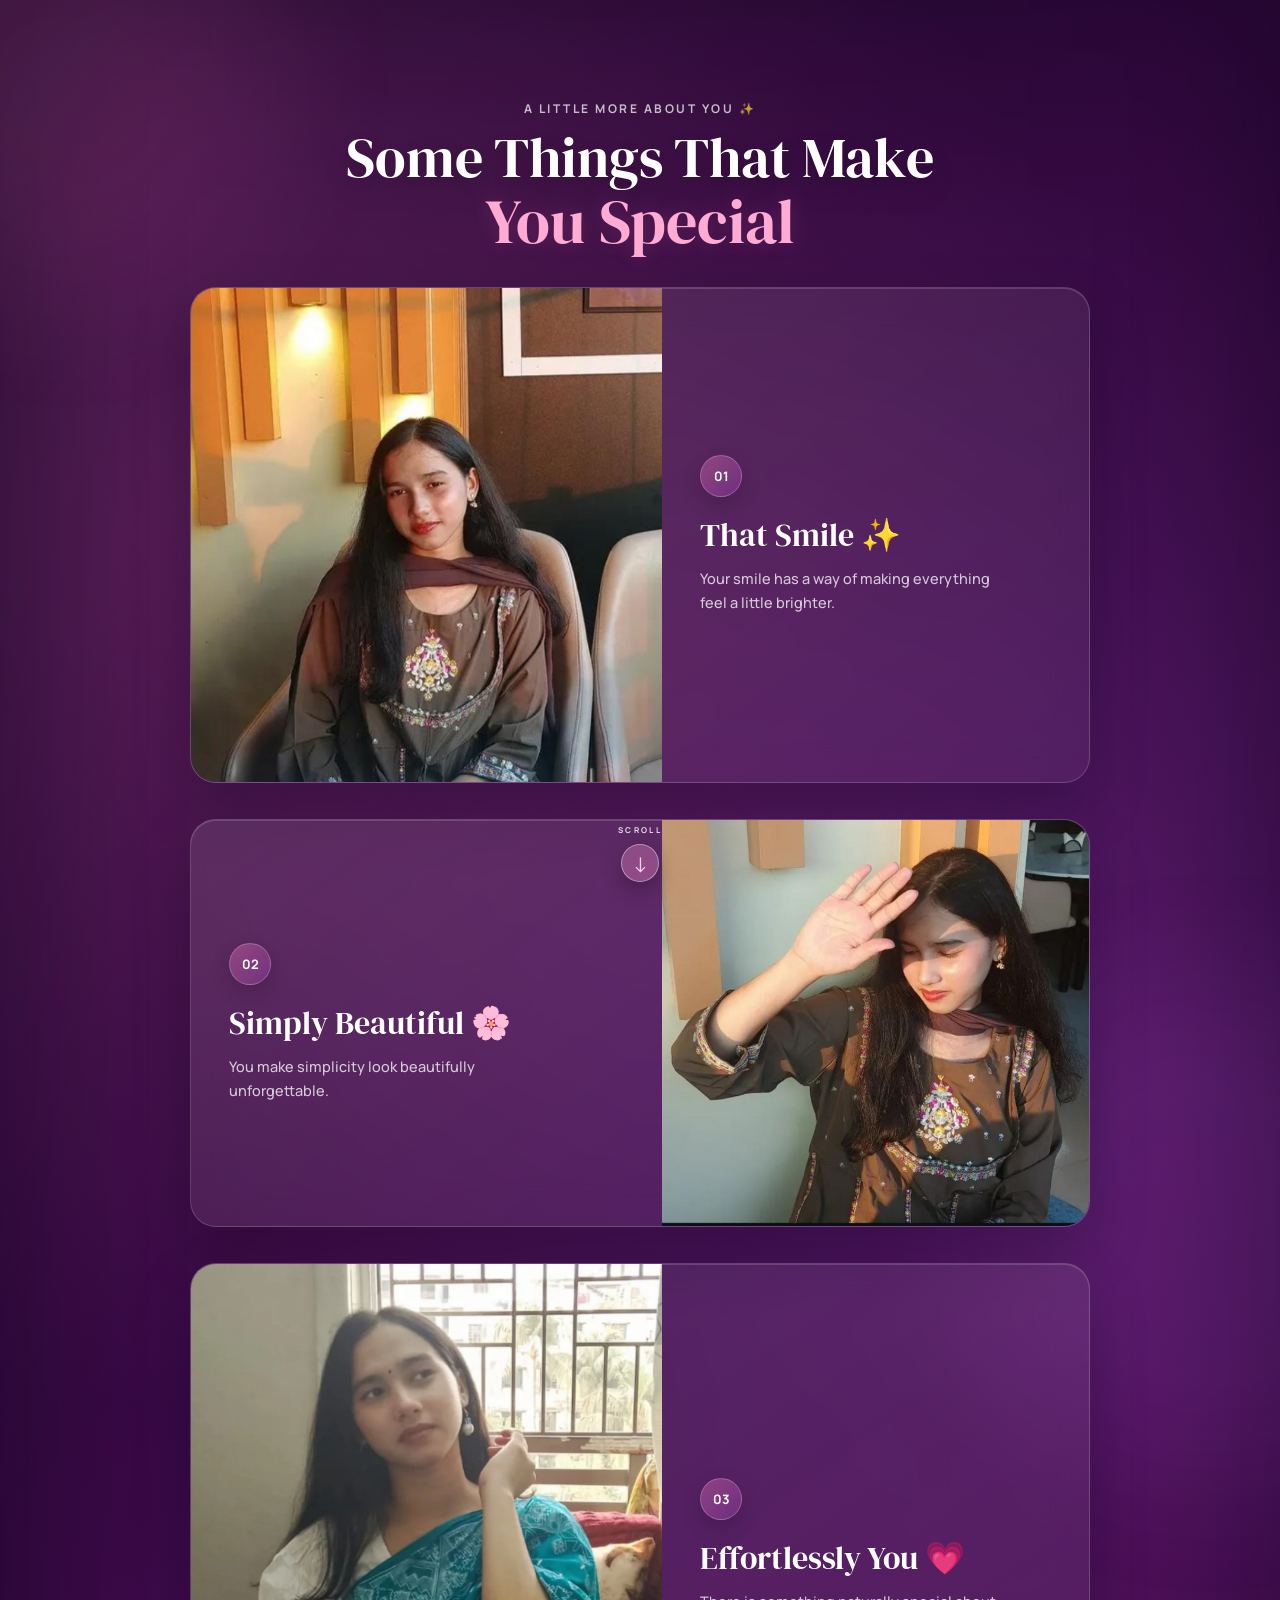
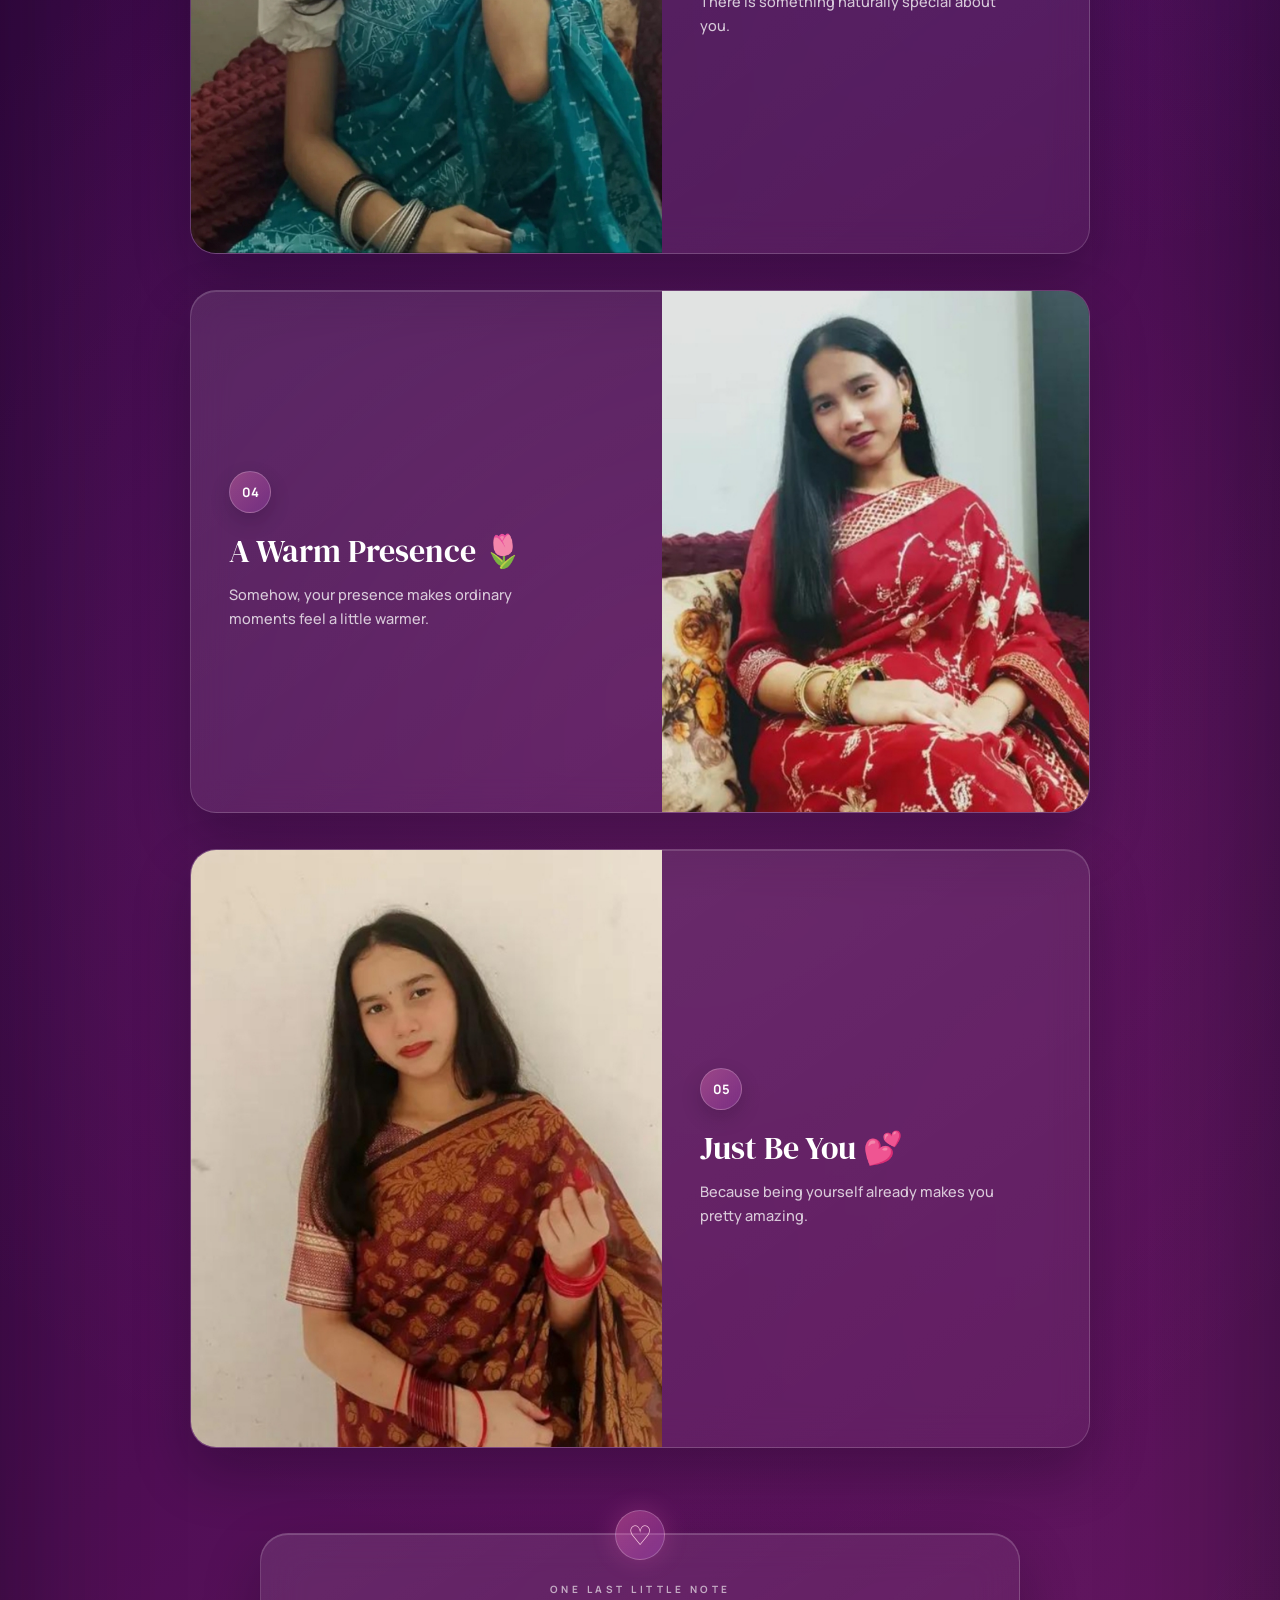
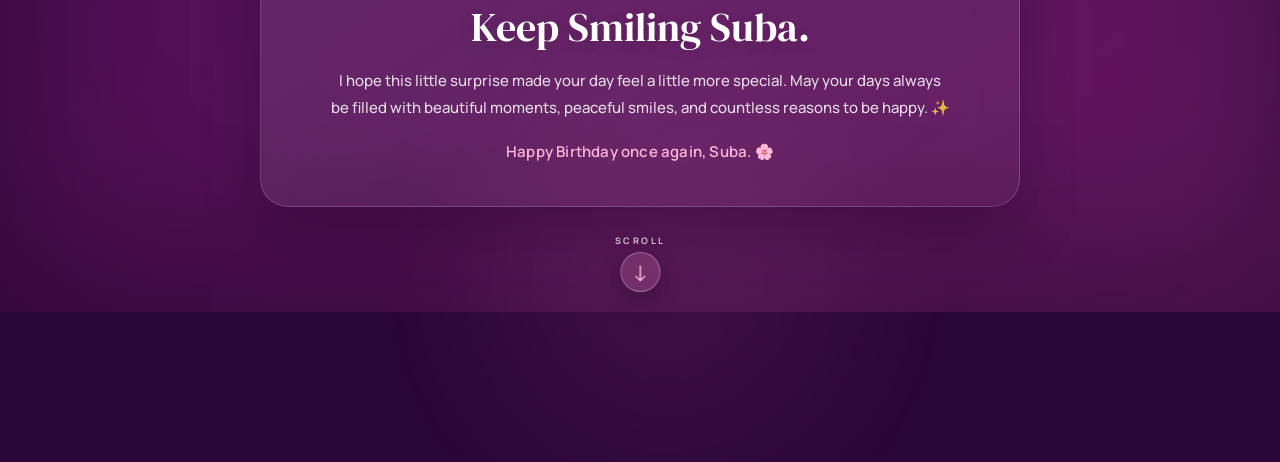
==== commit 6753f032: "Final website fixes and optimization" ====
--- a/memories.html
+++ b/memories.html
@@ -99,7 +99,7 @@
                         </span>
 
                         <h2>
-                            That Smile ✨
+                            That Smile ✨ 
                         </h2>
 
                         <p>
@@ -201,7 +201,7 @@
                         </span>
 
                         <h2>
-                            A Warm Presence ✨
+                            A Warm Presence 🌷
                         </h2>
 
                         <p>
@@ -320,7 +320,12 @@
 </div> 
 
     <!-- Main JavaScript -->
-
+<!-- FINAL PAGE 3 SCROLL HINT -->
+
+<div id="finalScrollHint2026" aria-hidden="true">
+    <span class="final-scroll-label">SCROLL</span>
+    <span class="final-scroll-icon">↓</span>
+</div> 
     <script src="script.js"></script>
 
 </body>
--- a/style.css
+++ b/style.css
@@ -8007,4 +8007,673 @@
         opacity: 0;
         transform: scale(1.15);
     }
-} +} 
+
+/* =========================================
+   PAGE 3 - NATURAL SMOOTH SCROLL FIX
+========================================= */
+
+html {
+    scroll-behavior: smooth;
+}
+
+body.memories-body {
+    overflow-x: hidden !important;
+    overflow-y: auto !important;
+
+    height: auto !important;
+    min-height: 100vh !important;
+
+    touch-action: pan-y !important;
+
+    -webkit-overflow-scrolling: touch;
+}
+
+
+.memories-page {
+    overflow: visible !important;
+
+    height: auto !important;
+    min-height: 100vh !important;
+}
+
+
+/* Make sure cinematic layers never block scrolling */
+
+body.memories-body .cinematic-transition,
+body.memories-body .memory-glow {
+    pointer-events: none !important;
+} 
+
+/* =========================================
+   MOBILE PERFORMANCE OPTIMIZATION
+========================================= */
+
+@media (max-width: 700px) {
+
+    /* Expensive blur effects reduce */
+    .memory-card,
+    .ending-card,
+    .wish-card,
+    .press-button,
+    #pageScrollCue .page-scroll-arrow {
+        backdrop-filter: none !important;
+        -webkit-backdrop-filter: none !important;
+    }
+
+
+    /* Large glow layers are expensive on phones */
+    .memory-glow {
+        filter: none !important;
+        opacity: 0.35 !important;
+    }
+
+
+    /* Keep images efficient */
+    .memory-photo img {
+        transform: translateZ(0);
+        backface-visibility: hidden;
+    }
+
+
+    /* Reduce expensive shadows */
+    .memory-card,
+    .ending-card {
+        box-shadow:
+            0 8px 24px
+            rgba(15, 0, 25, 0.16) !important;
+    }
+
+
+    /* Cinematic animation lighter on mobile */
+    .page-one-cinematic {
+        backdrop-filter: none !important;
+        -webkit-backdrop-filter: none !important;
+    }
+
+
+    .cinematic-transition {
+        backdrop-filter: none !important;
+        -webkit-backdrop-filter: none !important;
+    }
+
+
+    /* Smooth native vertical scrolling */
+    body {
+        touch-action: pan-y;
+        -webkit-overflow-scrolling: touch;
+    }
+} 
+
+/* =========================================
+   DISABLE TEXT SELECTION / COPY HIGHLIGHT
+========================================= */
+
+html,
+body,
+body * {
+    -webkit-user-select: none;
+    user-select: none;
+
+    -webkit-touch-callout: none;
+    -webkit-tap-highlight-color: transparent;
+}
+
+
+/* Keep buttons clickable normally */
+
+button,
+a {
+    -webkit-user-select: none;
+    user-select: none;
+}
+
+
+/* If you ever add input fields later,
+   text selection will still work there */
+
+input,
+textarea {
+    -webkit-user-select: text;
+    user-select: text;
+} 
+
+/* =========================================
+   FINAL PAGE 3 SCROLL HINT
+========================================= */
+
+#finalScrollHint2026 {
+    position: fixed !important;
+
+    left: 50% !important;
+    bottom: 22px !important;
+
+    transform:
+        translateX(-50%) !important;
+
+    z-index: 2147483647 !important;
+
+    display: flex !important;
+    flex-direction: column !important;
+    align-items: center !important;
+    justify-content: center !important;
+
+    gap: 5px !important;
+
+    opacity: 1 !important;
+    visibility: visible !important;
+
+    pointer-events: none !important;
+
+    transition:
+        opacity 0.3s ease,
+        transform 0.3s ease,
+        visibility 0.3s ease !important;
+}
+
+
+#finalScrollHint2026 .final-scroll-label {
+    color:
+        rgba(255,255,255,0.75) !important;
+
+    font-family:
+        "Manrope",
+        sans-serif !important;
+
+    font-size: 8px !important;
+    font-weight: 700 !important;
+
+    letter-spacing:
+        2.6px !important;
+}
+
+
+#finalScrollHint2026 .final-scroll-icon {
+    width: 40px !important;
+    height: 40px !important;
+
+    display: flex !important;
+    align-items: center !important;
+    justify-content: center !important;
+
+    border-radius: 50% !important;
+
+    border:
+        1px solid
+        rgba(255,255,255,0.27) !important;
+
+    background:
+        rgba(255,160,210,0.18) !important;
+
+    color:
+        #ffc5e3 !important;
+
+    font-size: 22px !important;
+
+    box-shadow:
+        0 8px 24px
+        rgba(20,0,30,0.24) !important;
+
+    animation:
+        finalScrollBounce2026
+        1.4s
+        ease-in-out
+        infinite !important;
+}
+
+
+@keyframes finalScrollBounce2026 {
+
+    0%,
+    100% {
+        transform:
+            translateY(0);
+    }
+
+    50% {
+        transform:
+            translateY(7px);
+    }
+}
+
+
+#finalScrollHint2026.final-scroll-hidden {
+    opacity: 0 !important;
+
+    visibility: hidden !important;
+
+    transform:
+        translateX(-50%)
+        translateY(10px) !important;
+}
+
+
+@media (max-width: 700px) {
+
+    #finalScrollHint2026 {
+        bottom: 16px !important;
+    }
+
+    #finalScrollHint2026 .final-scroll-icon {
+        width: 36px !important;
+        height: 36px !important;
+
+        font-size: 20px !important;
+    }
+} 
+
+
+/* =========================================
+   HIDE OLD SCROLL INDICATORS
+========================================= */
+
+#scrollIndicator,
+#pageScrollCue,
+#pageDownHint,
+.scroll-indicator {
+    display: none !important;
+}
+
+
+/* Keep only the final indicator */
+
+#finalScrollHint2026 {
+    display: flex !important;
+} 
+
+/* =========================================
+   FINAL MOBILE SCROLL HINT FIX
+========================================= */
+
+@media (max-width: 700px) {
+
+    body.memories-body {
+        transform: none !important;
+        perspective: none !important;
+    }
+
+    #finalScrollHint2026 {
+        position: fixed !important;
+
+        left: 50% !important;
+        right: auto !important;
+
+        top: auto !important;
+        bottom: calc(18px + env(safe-area-inset-bottom)) !important;
+
+        transform: translate3d(-50%, 0, 0) !important;
+
+        width: 70px !important;
+        height: auto !important;
+
+        display: flex !important;
+        flex-direction: column !important;
+        align-items: center !important;
+        justify-content: center !important;
+
+        gap: 5px !important;
+
+        opacity: 1 !important;
+        visibility: visible !important;
+
+        z-index: 2147483647 !important;
+
+        pointer-events: none !important;
+    }
+
+    #finalScrollHint2026 .final-scroll-label {
+        display: block !important;
+
+        color: rgba(255,255,255,.78) !important;
+
+        font-size: 8px !important;
+        font-weight: 700 !important;
+
+        letter-spacing: 2.4px !important;
+    }
+
+    #finalScrollHint2026 .final-scroll-icon {
+        width: 38px !important;
+        height: 38px !important;
+
+        display: flex !important;
+        align-items: center !important;
+        justify-content: center !important;
+
+        border-radius: 50% !important;
+
+        background: rgba(255,165,210,.24) !important;
+
+        border:
+            1px solid rgba(255,255,255,.32) !important;
+
+        color: #ffd0e8 !important;
+
+        font-size: 21px !important;
+
+        animation:
+            finalMobileScrollBounce
+            1.4s
+            ease-in-out
+            infinite !important;
+    }
+
+    @keyframes finalMobileScrollBounce {
+
+        0%,
+        100% {
+            transform: translateY(0);
+        }
+
+        50% {
+            transform: translateY(7px);
+        }
+    }
+
+
+    /* Hide only after actual scrolling */
+
+    #finalScrollHint2026.final-scroll-hidden {
+        opacity: 0 !important;
+        visibility: hidden !important;
+
+        transform:
+            translate3d(-50%, 10px, 0) !important;
+    }
+} 
+
+/* =========================================
+   FORCE FINAL SCROLL BUTTON ON MOBILE
+========================================= */
+
+#finalScrollHint2026 {
+    position: fixed !important;
+
+    left: 50% !important;
+    right: auto !important;
+
+    bottom: 18px !important;
+    top: auto !important;
+
+    transform: translateX(-50%) !important;
+
+    z-index: 2147483647 !important;
+
+    width: 74px !important;
+    height: 58px !important;
+
+    display: flex !important;
+    flex-direction: column !important;
+    align-items: center !important;
+    justify-content: center !important;
+
+    opacity: 1 !important;
+    visibility: visible !important;
+
+    pointer-events: none !important;
+}
+
+
+#finalScrollHint2026 .final-scroll-label {
+    display: block !important;
+
+    margin-bottom: 4px !important;
+
+    color: rgba(255,255,255,.85) !important;
+
+    font-family: "Manrope", sans-serif !important;
+
+    font-size: 8px !important;
+    font-weight: 700 !important;
+
+    letter-spacing: 2.4px !important;
+}
+
+
+#finalScrollHint2026 .final-scroll-icon {
+    width: 38px !important;
+    height: 38px !important;
+
+    display: flex !important;
+    align-items: center !important;
+    justify-content: center !important;
+
+    flex-shrink: 0 !important;
+
+    border-radius: 50% !important;
+
+    background: rgba(255, 157, 207, .30) !important;
+
+    border:
+        1px solid
+        rgba(255,255,255,.40) !important;
+
+    color: #ffd2e8 !important;
+
+    font-size: 21px !important;
+
+    box-shadow:
+        0 8px 20px
+        rgba(15,0,25,.30) !important;
+
+    animation:
+        finalScrollArrowMove
+        1.35s
+        ease-in-out
+        infinite !important;
+}
+
+
+@keyframes finalScrollArrowMove {
+
+    0%,
+    100% {
+        transform: translateY(0);
+    }
+
+    50% {
+        transform: translateY(6px);
+    }
+}
+
+
+#finalScrollHint2026.final-scroll-hidden {
+    opacity: 0 !important;
+    visibility: hidden !important;
+
+    transform:
+        translateX(-50%)
+        translateY(12px) !important;
+}
+
+
+/* MOBILE */
+
+@media (max-width: 700px) {
+
+    html,
+    body.memories-body {
+        transform: none !important;
+        overflow-x: hidden !important;
+    }
+
+
+    #finalScrollHint2026 {
+        position: fixed !important;
+
+        left: 50% !important;
+
+        bottom:
+            calc(
+                14px +
+                env(safe-area-inset-bottom)
+            ) !important;
+
+        transform:
+            translateX(-50%) !important;
+
+        z-index:
+            2147483647 !important;
+
+        display:
+            flex !important;
+    }
+} 
+
+/* =========================================
+   MOBILE PERFORMANCE + SMOOTH SCROLL
+========================================= */
+
+@media (max-width: 700px) {
+
+    html {
+        overflow-x: hidden !important;
+    }
+
+
+    body.memories-body {
+        width: 100% !important;
+
+        height: auto !important;
+        min-height: 100dvh !important;
+
+        overflow-x: hidden !important;
+        overflow-y: auto !important;
+
+        overscroll-behavior-y: auto !important;
+
+        touch-action: pan-y !important;
+
+        -webkit-overflow-scrolling: touch !important;
+    }
+
+
+    .memories-page,
+    .memories-container,
+    .photo-gallery {
+        height: auto !important;
+
+        overflow: visible !important;
+    }
+
+
+    /* Heavy fixed background glows */
+    .memory-glow {
+        display: none !important;
+    }
+
+
+    /* GPU-heavy glass blur off on phone */
+    .memory-card,
+    .ending-card {
+        backdrop-filter: none !important;
+        -webkit-backdrop-filter: none !important;
+
+        filter: none !important;
+
+        box-shadow:
+            0 8px 22px
+            rgba(15, 0, 25, 0.16) !important;
+    }
+
+
+    /* Browser can skip rendering cards far below screen */
+    .memory-card {
+        content-visibility: auto;
+
+        contain-intrinsic-size:
+            auto 620px;
+    }
+
+
+    /* Images stay lightweight while scrolling */
+    .memory-photo img {
+        display: block !important;
+
+        width: 100% !important;
+        height: auto !important;
+
+        max-height: none !important;
+
+        object-fit: contain !important;
+
+        backface-visibility: hidden;
+    }
+
+
+    /* Don't let cinematic overlays intercept touch */
+    .cinematic-transition,
+    .page-one-cinematic {
+        pointer-events: none !important;
+
+        backdrop-filter: none !important;
+        -webkit-backdrop-filter: none !important;
+    }
+
+
+    /* Scroll indicator itself stays lightweight */
+    #finalScrollHint2026 .final-scroll-icon {
+        backdrop-filter: none !important;
+        -webkit-backdrop-filter: none !important;
+    }
+} 
+
+/* =========================================
+   FINAL MOBILE PERFORMANCE FIX
+========================================= */
+
+@media (max-width: 700px) {
+
+    /* Heavy background glows */
+    .memory-glow {
+        display: none !important;
+    }
+
+    /* Expensive glass blur */
+    .memory-card,
+    .ending-card,
+    .wish-card,
+    .page-one-cinematic,
+    .cinematic-transition {
+        backdrop-filter: none !important;
+        -webkit-backdrop-filter: none !important;
+    }
+
+    /* Reduce heavy shadows */
+    .memory-card,
+    .ending-card {
+        box-shadow:
+            0 6px 18px
+            rgba(15, 0, 25, 0.14) !important;
+    }
+
+    /* Native mobile scrolling */
+    body {
+        touch-action: pan-y !important;
+        -webkit-overflow-scrolling: touch !important;
+    }
+
+    body.memories-body {
+        overflow-x: hidden !important;
+        overflow-y: auto !important;
+    }
+
+    .memories-page,
+    .memories-container,
+    .photo-gallery {
+        height: auto !important;
+        overflow: visible !important;
+    }
+
+    /* Keep photos simple for mobile GPU */
+    .memory-photo img {
+        width: 100% !important;
+        height: auto !important;
+
+        object-fit: contain !important;
+
+        transform: none !important;
+        filter: none !important;
+    }
+} 
+
